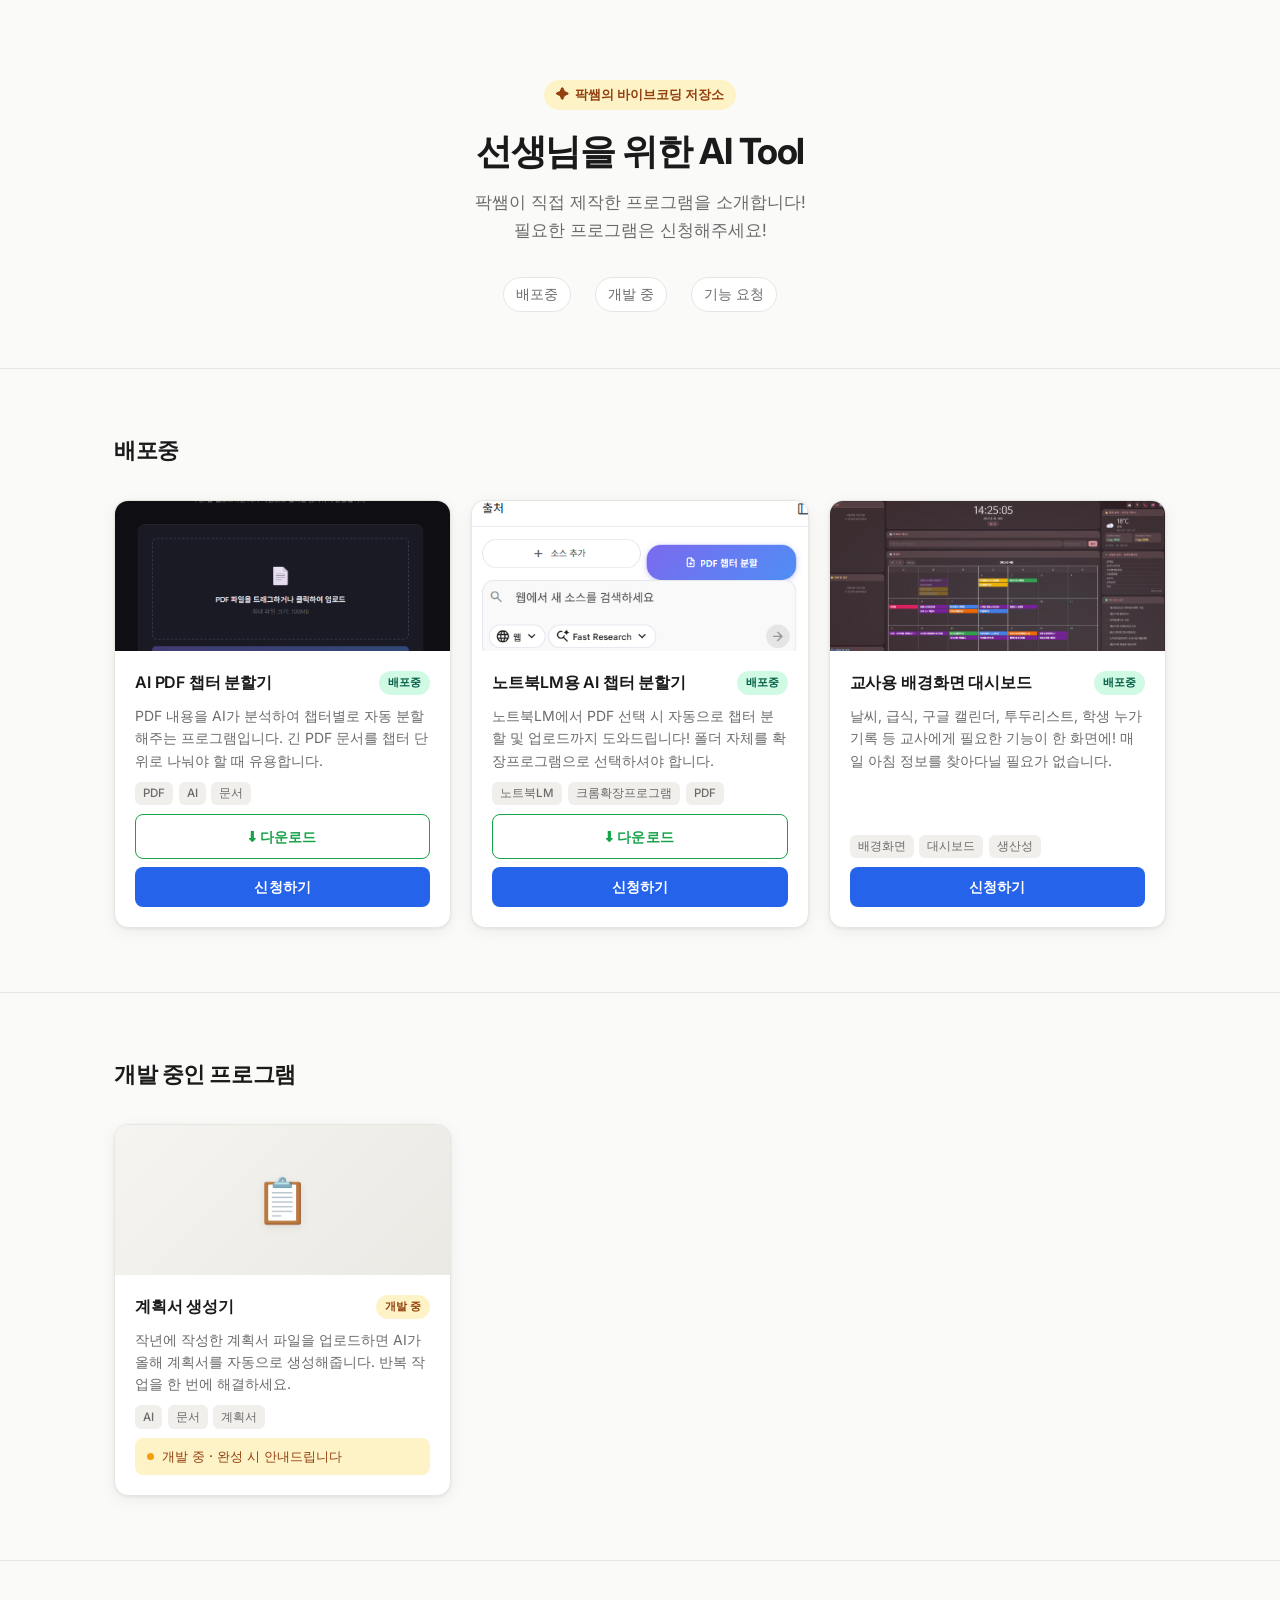
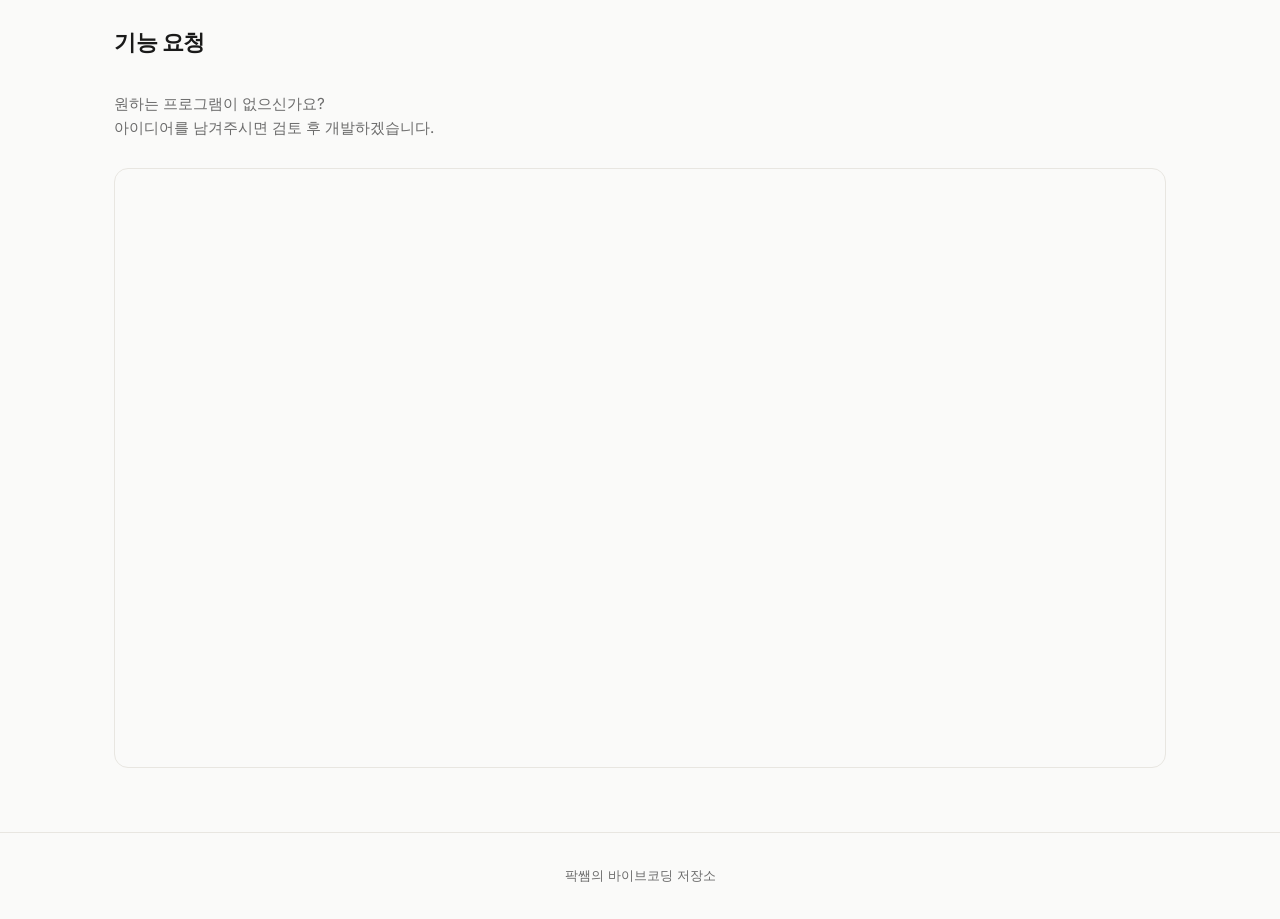
==== index.html @ fa97c4ec "feat: 홈페이지 부제 문구 추가" ====
<!DOCTYPE html>
<html lang="ko">
<head>
  <meta charset="UTF-8" />
  <meta name="viewport" content="width=device-width, initial-scale=1.0" />
  <title>선생님을 위한 AI 프로그램</title>
  <meta name="description" content="교사를 위해 AI로 만든 유용한 프로그램 모음입니다. 필요한 프로그램을 신청하거나 새로운 아이디어를 제안해 주세요." />
  <link rel="preconnect" href="https://fonts.googleapis.com" />
  <link rel="preconnect" href="https://fonts.gstatic.com" crossorigin />
  <link href="https://fonts.googleapis.com/css2?family=Inter:wght@400;500;600;700&display=swap" rel="stylesheet" />
  <link rel="stylesheet" href="/css/style.css" />
</head>
<body>

  <!-- HEADER -->
  <header class="site-header">
    <div class="container">
      <div class="header-badge">
        <span>✦</span> 팍쌤의 바이브코딩 저장소
      </div>
      <h1 class="site-title">선생님을 위한 AI Tool</h1>
      <p class="site-subtitle">
        팍쌤이 직접 제작한 프로그램을 소개합니다!<br>
        필요한 프로그램은 신청해주세요!
      </p>
      <nav class="section-nav" aria-label="섹션 이동">
        <a href="#completed">배포중</a>
        <a href="#in-development">개발 중</a>
        <a href="#feature-request">기능 요청</a>
      </nav>
    </div>
  </header>

  <main>
    <!-- SECTION 1: 완성된 프로그램 -->
    <section class="programs-section" id="completed">
      <div class="container">
        <div class="section-header">
          <h2 class="section-title">배포중</h2>
        </div>
        <div class="card-grid" id="completed-grid">
          <!-- JS renders cards here -->
        </div>
      </div>
    </section>

    <!-- SECTION 2: 개발 중인 프로그램 -->
    <section class="programs-section" id="in-development">
      <div class="container">
        <div class="section-header">
          <h2 class="section-title">개발 중인 프로그램</h2>
        </div>
        <div class="card-grid" id="in-development-grid">
          <!-- JS renders cards here -->
        </div>
      </div>
    </section>

    <!-- SECTION 3: 기능 요청 -->
    <section class="feature-request-section" id="feature-request">
      <div class="container">
        <div class="section-header">
          <h2 class="section-title">기능 요청</h2>
        </div>
        <p class="section-desc">
          원하는 프로그램이 없으신가요?<br>
          아이디어를 남겨주시면 검토 후 개발하겠습니다.
        </p>
        <div class="form-wrapper" id="feature-request-form">
          <!-- JS injects iframe here -->
        </div>
      </div>
    </section>
  </main>

  <!-- MODAL -->
  <div class="modal-overlay" id="modal-overlay" aria-hidden="true" role="dialog" aria-modal="true" aria-labelledby="modal-title">
    <div class="modal">
      <button class="modal-close" id="modal-close" aria-label="닫기">✕</button>
      <h3 class="modal-title" id="modal-title"></h3>
      <div class="modal-body">
        <iframe
          id="modal-iframe"
          src=""
          width="100%"
          height="530"
          frameborder="0"
          marginheight="0"
          marginwidth="0"
          title="프로그램 신청 폼">
          로딩 중...
        </iframe>
      </div>
    </div>
  </div>

  <footer class="site-footer">
    <div class="container">
      <p>팍쌤의 바이브코딩 저장소</p>
    </div>
  </footer>

  <script src="/js/main.js"></script>
  <script src="https://identity.netlify.com/v1/netlify-identity-widget.js"></script>
  <script>
    if (window.netlifyIdentity) {
      window.netlifyIdentity.on("init", function(user) {
        if (!user) {
          window.netlifyIdentity.on("login", function() {
            document.location.href = "/admin/";
          });
        }
      });
    }
  </script>
</body>
</html>
---- css/style.css ----
:root {
  --bg:             #FAFAF9;
  --surface:        #FFFFFF;
  --border:         #E8E6E1;
  --text-primary:   #1A1A1A;
  --text-secondary: #6B6B6B;
  --accent:         #2563EB;
  --accent-hover:   #1D4ED8;
  --green-soft:     #D1FAE5;
  --green-text:     #065F46;
  --amber-soft:     #FEF3C7;
  --amber-text:     #92400E;
  --radius:         14px;
  --radius-sm:      8px;
  --shadow:         0 1px 3px rgba(0,0,0,0.06), 0 4px 16px rgba(0,0,0,0.06);
  --shadow-hover:   0 4px 8px rgba(0,0,0,0.08), 0 8px 28px rgba(0,0,0,0.10);
  --font:           'Inter', -apple-system, BlinkMacSystemFont, 'Apple SD Gothic Neo', sans-serif;
}

html { scroll-behavior: smooth; }

*, *::before, *::after { box-sizing: border-box; margin: 0; padding: 0; }

body {
  font-family: var(--font);
  background: var(--bg);
  color: var(--text-primary);
  line-height: 1.6;
  -webkit-font-smoothing: antialiased;
}

.container {
  max-width: 1100px;
  margin: 0 auto;
  padding: 0 1.5rem;
}

/* ── Header ── */
.site-header {
  padding: 5rem 0 3.5rem;
  text-align: center;
  border-bottom: 1px solid var(--border);
}

.header-badge {
  display: inline-flex;
  align-items: center;
  gap: 0.4rem;
  background: var(--amber-soft);
  color: var(--amber-text);
  font-size: 0.8rem;
  font-weight: 600;
  padding: 0.3rem 0.75rem;
  border-radius: 999px;
  margin-bottom: 1.25rem;
}

.site-title {
  font-size: 2.25rem;
  font-weight: 700;
  letter-spacing: -0.03em;
  line-height: 1.2;
  margin-bottom: 0.9rem;
}

.site-subtitle {
  color: var(--text-secondary);
  font-size: 1.05rem;
  line-height: 1.7;
  max-width: 480px;
  margin: 0 auto;
}

/* ── Nav dots (section jump) ── */
.section-nav {
  display: flex;
  justify-content: center;
  gap: 1.5rem;
  margin-top: 2rem;
  flex-wrap: wrap;
}

.section-nav a {
  color: var(--text-secondary);
  text-decoration: none;
  font-size: 0.875rem;
  font-weight: 500;
  padding: 0.35rem 0.75rem;
  border-radius: 999px;
  border: 1px solid var(--border);
  background: var(--surface);
  transition: all 0.2s ease, transform 0.15s ease;
}

.section-nav a:hover {
  border-color: var(--accent);
  color: var(--accent);
  transform: translateY(-1px);
}

.section-nav a:active {
  transform: scale(0.95);
}

.section-nav a.is-active {
  background: var(--accent);
  color: #fff;
  border-color: var(--accent);
}

/* ── Sections ── */
.programs-section {
  padding: 4rem 0;
  border-bottom: 1px solid var(--border);
}

.feature-request-section {
  padding: 4rem 0;
}

.section-header {
  display: flex;
  align-items: baseline;
  gap: 0.75rem;
  margin-bottom: 2rem;
}

.section-title {
  font-size: 1.35rem;
  font-weight: 700;
  letter-spacing: -0.02em;
}

.section-count {
  font-size: 0.875rem;
  color: var(--text-secondary);
  font-weight: 500;
}

.section-desc {
  color: var(--text-secondary);
  margin-bottom: 1.75rem;
  max-width: 560px;
  font-size: 0.95rem;
}

/* ── Card Grid ── */
.card-grid {
  display: grid;
  grid-template-columns: repeat(auto-fill, minmax(300px, 1fr));
  gap: 1.25rem;
}

/* ── Program Card ── */
.program-card {
  background: var(--surface);
  border: 1px solid var(--border);
  border-radius: var(--radius);
  box-shadow: var(--shadow);
  overflow: hidden;
  display: flex;
  flex-direction: column;
  transition: box-shadow 0.25s ease, transform 0.25s ease, border-color 0.25s ease;
  opacity: 0;
  transform: translateY(20px);
}

.program-card.is-visible {
  opacity: 1;
  transform: translateY(0);
}

.program-card:hover {
  box-shadow: var(--shadow-hover);
  transform: translateY(-4px);
  border-color: #D4D0C8;
}

.card-thumbnail {
  height: 150px;
  background: #F3F2EF;
  display: flex;
  align-items: center;
  justify-content: center;
  overflow: hidden;
}

.card-thumbnail img {
  width: 100%;
  height: 100%;
  object-fit: cover;
}

.card-thumbnail--placeholder {
  background: linear-gradient(135deg, #F5F4F0 0%, #EBE9E4 100%);
}

.placeholder-icon {
  font-size: 2.75rem;
  filter: drop-shadow(0 2px 4px rgba(0,0,0,0.08));
}

.card-body {
  padding: 1.25rem;
  display: flex;
  flex-direction: column;
  flex: 1;
  gap: 0.6rem;
}

.card-header {
  display: flex;
  align-items: flex-start;
  justify-content: space-between;
  gap: 0.5rem;
}

.card-title {
  font-size: 1rem;
  font-weight: 600;
  line-height: 1.4;
  letter-spacing: -0.01em;
}

.card-description {
  color: var(--text-secondary);
  font-size: 0.875rem;
  line-height: 1.6;
  flex: 1;
}

/* ── Status Badges ── */
.status-badge {
  font-size: 0.7rem;
  font-weight: 600;
  padding: 0.2rem 0.55rem;
  border-radius: 999px;
  white-space: nowrap;
  flex-shrink: 0;
  letter-spacing: 0.01em;
}

.status-badge--completed {
  background: var(--green-soft);
  color: var(--green-text);
}

.status-badge--in_development {
  background: var(--amber-soft);
  color: var(--amber-text);
}

/* ── Tags ── */
.card-tags {
  display: flex;
  flex-wrap: wrap;
  gap: 0.35rem;
}

.tag {
  background: #F0EFEC;
  color: var(--text-secondary);
  font-size: 0.72rem;
  font-weight: 500;
  padding: 0.15rem 0.5rem;
  border-radius: 6px;
}

/* ── Card Actions ── */
.card-actions {
  display: flex;
  flex-direction: column;
  gap: 0.5rem;
  margin-top: auto;
}

/* ── Download Button ── */
.btn-download {
  display: block;
  width: 100%;
  padding: 0.65rem;
  background: #FFFFFF;
  color: #16A34A;
  border: 1.5px solid #16A34A;
  border-radius: var(--radius-sm);
  font-family: var(--font);
  font-size: 0.875rem;
  font-weight: 600;
  cursor: pointer;
  text-align: center;
  text-decoration: none;
  letter-spacing: 0.01em;
  transition: background 0.15s, color 0.15s, transform 0.12s ease, box-shadow 0.15s;
}

.btn-download:hover {
  background: #16A34A;
  color: #FFFFFF;
  box-shadow: 0 4px 12px rgba(22,163,74,0.3);
  transform: translateY(-1px);
}

.btn-download:active {
  transform: scale(0.97);
  box-shadow: none;
}

/* ── Request Button ── */
.btn-request {
  display: block;
  width: 100%;
  padding: 0.65rem;
  background: var(--accent);
  color: #fff;
  border: none;
  border-radius: var(--radius-sm);
  font-family: var(--font);
  font-size: 0.875rem;
  font-weight: 600;
  cursor: pointer;
  transition: background 0.15s, transform 0.12s ease, box-shadow 0.15s;
  margin-top: auto;
  letter-spacing: 0.01em;
  position: relative;
  overflow: hidden;
}

.btn-request:hover {
  background: var(--accent-hover);
  box-shadow: 0 4px 12px rgba(37,99,235,0.35);
  transform: translateY(-1px);
}

.btn-request:active {
  transform: scale(0.97) translateY(0);
  box-shadow: none;
}

/* Ripple */
.btn-request .ripple {
  position: absolute;
  border-radius: 50%;
  background: rgba(255,255,255,0.35);
  transform: scale(0);
  animation: ripple-anim 0.5s linear;
  pointer-events: none;
}

@keyframes ripple-anim {
  to { transform: scale(4); opacity: 0; }
}

/* ── Coming Soon Bar ── */
.coming-soon-bar {
  display: flex;
  align-items: center;
  gap: 0.5rem;
  font-size: 0.82rem;
  font-weight: 500;
  color: var(--amber-text);
  background: var(--amber-soft);
  padding: 0.5rem 0.75rem;
  border-radius: var(--radius-sm);
  margin-top: auto;
}

.coming-soon-dot {
  width: 7px;
  height: 7px;
  background: #F59E0B;
  border-radius: 50%;
  flex-shrink: 0;
  animation: pulse 1.8s ease-in-out infinite;
}

@keyframes pulse {
  0%, 100% { opacity: 1; transform: scale(1); }
  50%       { opacity: 0.4; transform: scale(0.85); }
}

/* ── Feature Request Form ── */
.form-wrapper iframe {
  border-radius: var(--radius);
  border: 1px solid var(--border);
  display: block;
}

.form-placeholder {
  background: var(--surface);
  border: 1px dashed var(--border);
  border-radius: var(--radius);
  padding: 3rem 2rem;
  text-align: center;
  color: var(--text-secondary);
  font-size: 0.95rem;
}

/* ── Empty / Error ── */
.empty-msg {
  color: var(--text-secondary);
  font-size: 0.9rem;
  grid-column: 1 / -1;
  padding: 2rem 0;
}

/* ── Modal ── */
.modal-overlay {
  position: fixed;
  inset: 0;
  background: rgba(0, 0, 0, 0.45);
  display: flex;
  align-items: center;
  justify-content: center;
  z-index: 1000;
  opacity: 0;
  visibility: hidden;
  transition: opacity 0.25s ease, visibility 0.25s ease;
  padding: 1rem;
}

.modal-overlay.is-open {
  opacity: 1;
  visibility: visible;
}

.modal {
  background: var(--surface);
  border-radius: var(--radius);
  width: 100%;
  max-width: 660px;
  max-height: 90vh;
  overflow-y: auto;
  padding: 1.75rem;
  position: relative;
  box-shadow: 0 20px 60px rgba(0, 0, 0, 0.2);
  transform: scale(0.94) translateY(8px);
  transition: transform 0.28s cubic-bezier(0.34, 1.56, 0.64, 1);
}

.modal-overlay.is-open .modal {
  transform: scale(1) translateY(0);
}

.modal-close {
  position: absolute;
  top: 1rem;
  right: 1rem;
  background: none;
  border: none;
  font-size: 1.4rem;
  cursor: pointer;
  color: var(--text-secondary);
  width: 2rem;
  height: 2rem;
  display: flex;
  align-items: center;
  justify-content: center;
  border-radius: 50%;
  transition: background 0.15s;
  line-height: 1;
}

.modal-close:hover {
  background: #F0EFEC;
  color: var(--text-primary);
}

.modal-title {
  font-size: 1.1rem;
  font-weight: 600;
  margin-bottom: 1.25rem;
  padding-right: 2.5rem;
  letter-spacing: -0.01em;
}

.modal-body iframe {
  display: block;
  border-radius: var(--radius-sm);
}

/* ── Footer ── */
.site-footer {
  border-top: 1px solid var(--border);
  padding: 2rem 0;
  text-align: center;
  color: var(--text-secondary);
  font-size: 0.825rem;
}

/* ── Responsive ── */
@media (max-width: 768px) {
  .site-header { padding: 3.5rem 0 2.5rem; }
  .site-title  { font-size: 1.75rem; }
  .programs-section, .feature-request-section { padding: 3rem 0; }
}

@media (max-width: 480px) {
  .site-title  { font-size: 1.5rem; }
  .card-grid   { grid-template-columns: 1fr; }
  .section-nav { gap: 0.75rem; }
}
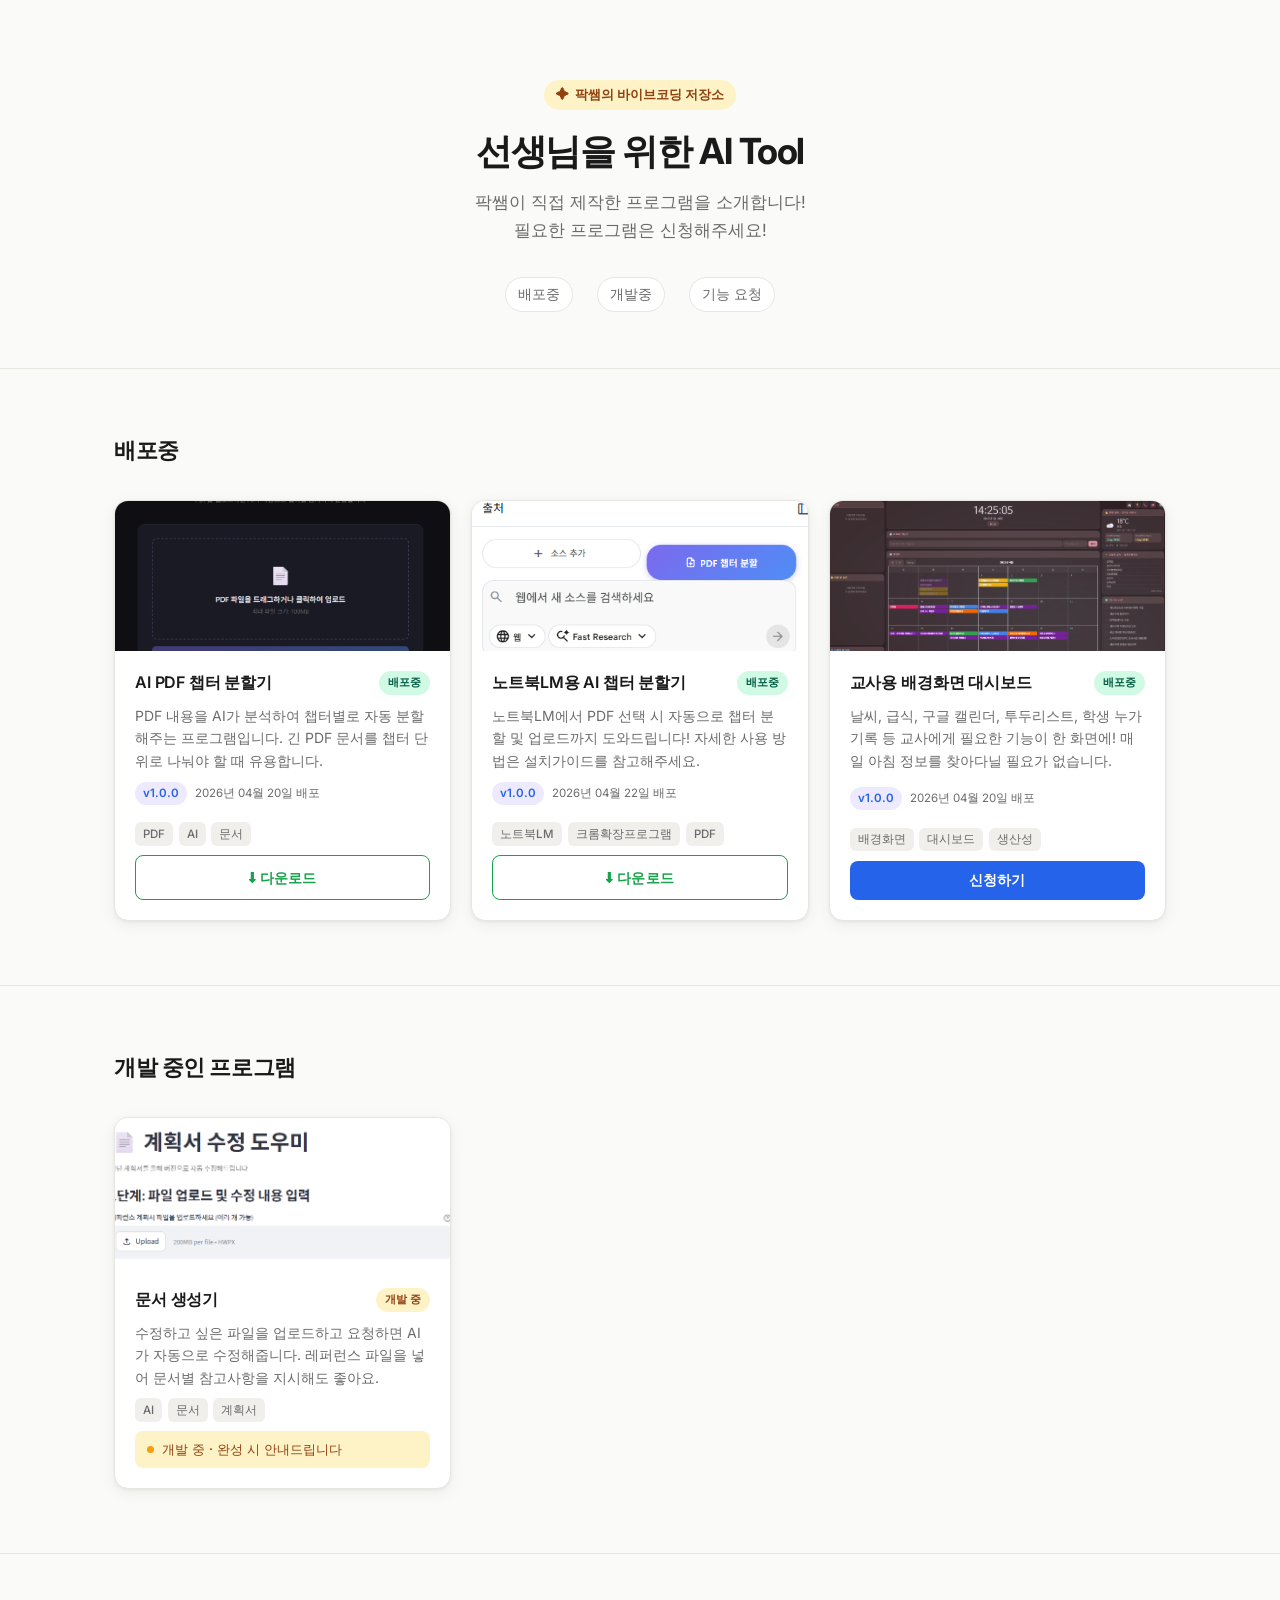
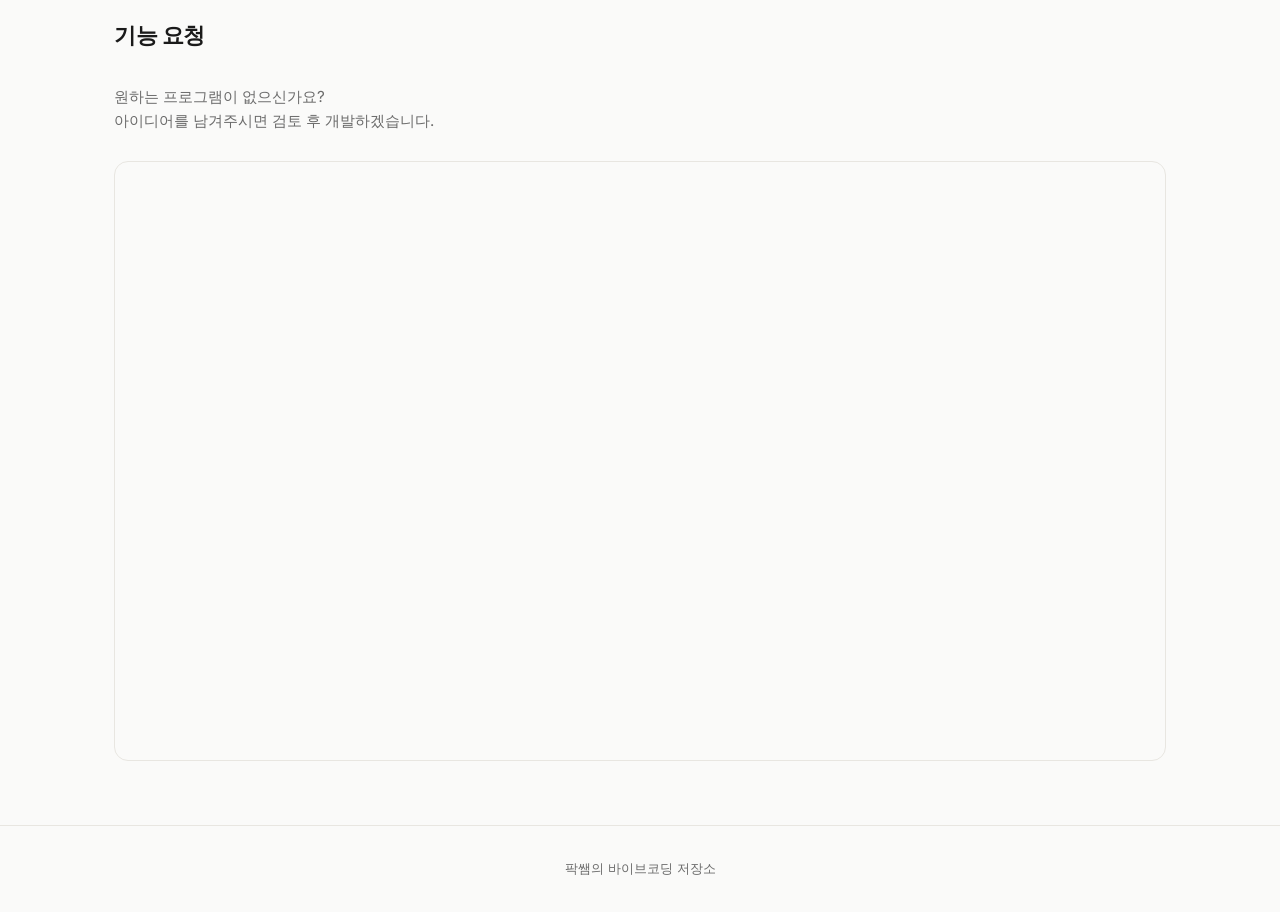
==== commit a7fad179: "fix: '개발 중' → '개발중' 네비게이션 텍스트 수정" ====
--- a/index.html
+++ b/index.html
@@ -25,7 +25,7 @@
       </p>
       <nav class="section-nav" aria-label="섹션 이동">
         <a href="#completed">배포중</a>
-        <a href="#in-development">개발 중</a>
+        <a href="#in-development">개발중</a>
         <a href="#feature-request">기능 요청</a>
       </nav>
     </div>
--- a/css/style.css
+++ b/css/style.css
@@ -250,6 +250,28 @@
   color: var(--amber-text);
 }
 
+/* ── Meta (version / date) ── */
+.card-meta {
+  display: flex;
+  align-items: center;
+  gap: 0.5rem;
+  margin-bottom: 0.5rem;
+}
+
+.card-meta-version {
+  font-size: 0.72rem;
+  font-weight: 600;
+  color: var(--accent);
+  background: var(--accent-soft, #ede9fe);
+  padding: 0.15rem 0.5rem;
+  border-radius: 999px;
+}
+
+.card-meta-date {
+  font-size: 0.72rem;
+  color: var(--text-secondary);
+}
+
 /* ── Tags ── */
 .card-tags {
   display: flex;
@@ -272,6 +294,35 @@
   flex-direction: column;
   gap: 0.5rem;
   margin-top: auto;
+}
+
+/* ── Site Link Button ── */
+.btn-site {
+  display: block;
+  width: 100%;
+  padding: 0.65rem;
+  background: #EFF6FF;
+  color: #2563EB;
+  border: 1.5px solid #93C5FD;
+  border-radius: 10px;
+  font-size: 0.875rem;
+  font-weight: 600;
+  text-align: center;
+  text-decoration: none;
+  letter-spacing: 0.01em;
+  transition: background 0.15s, color 0.15s, transform 0.12s ease, box-shadow 0.15s;
+}
+
+.btn-site:hover {
+  background: #2563EB;
+  color: #FFFFFF;
+  box-shadow: 0 4px 12px rgba(37,99,235,0.3);
+  transform: translateY(-1px);
+}
+
+.btn-site:active {
+  transform: scale(0.97);
+  box-shadow: none;
 }
 
 /* ── Download Button ── */
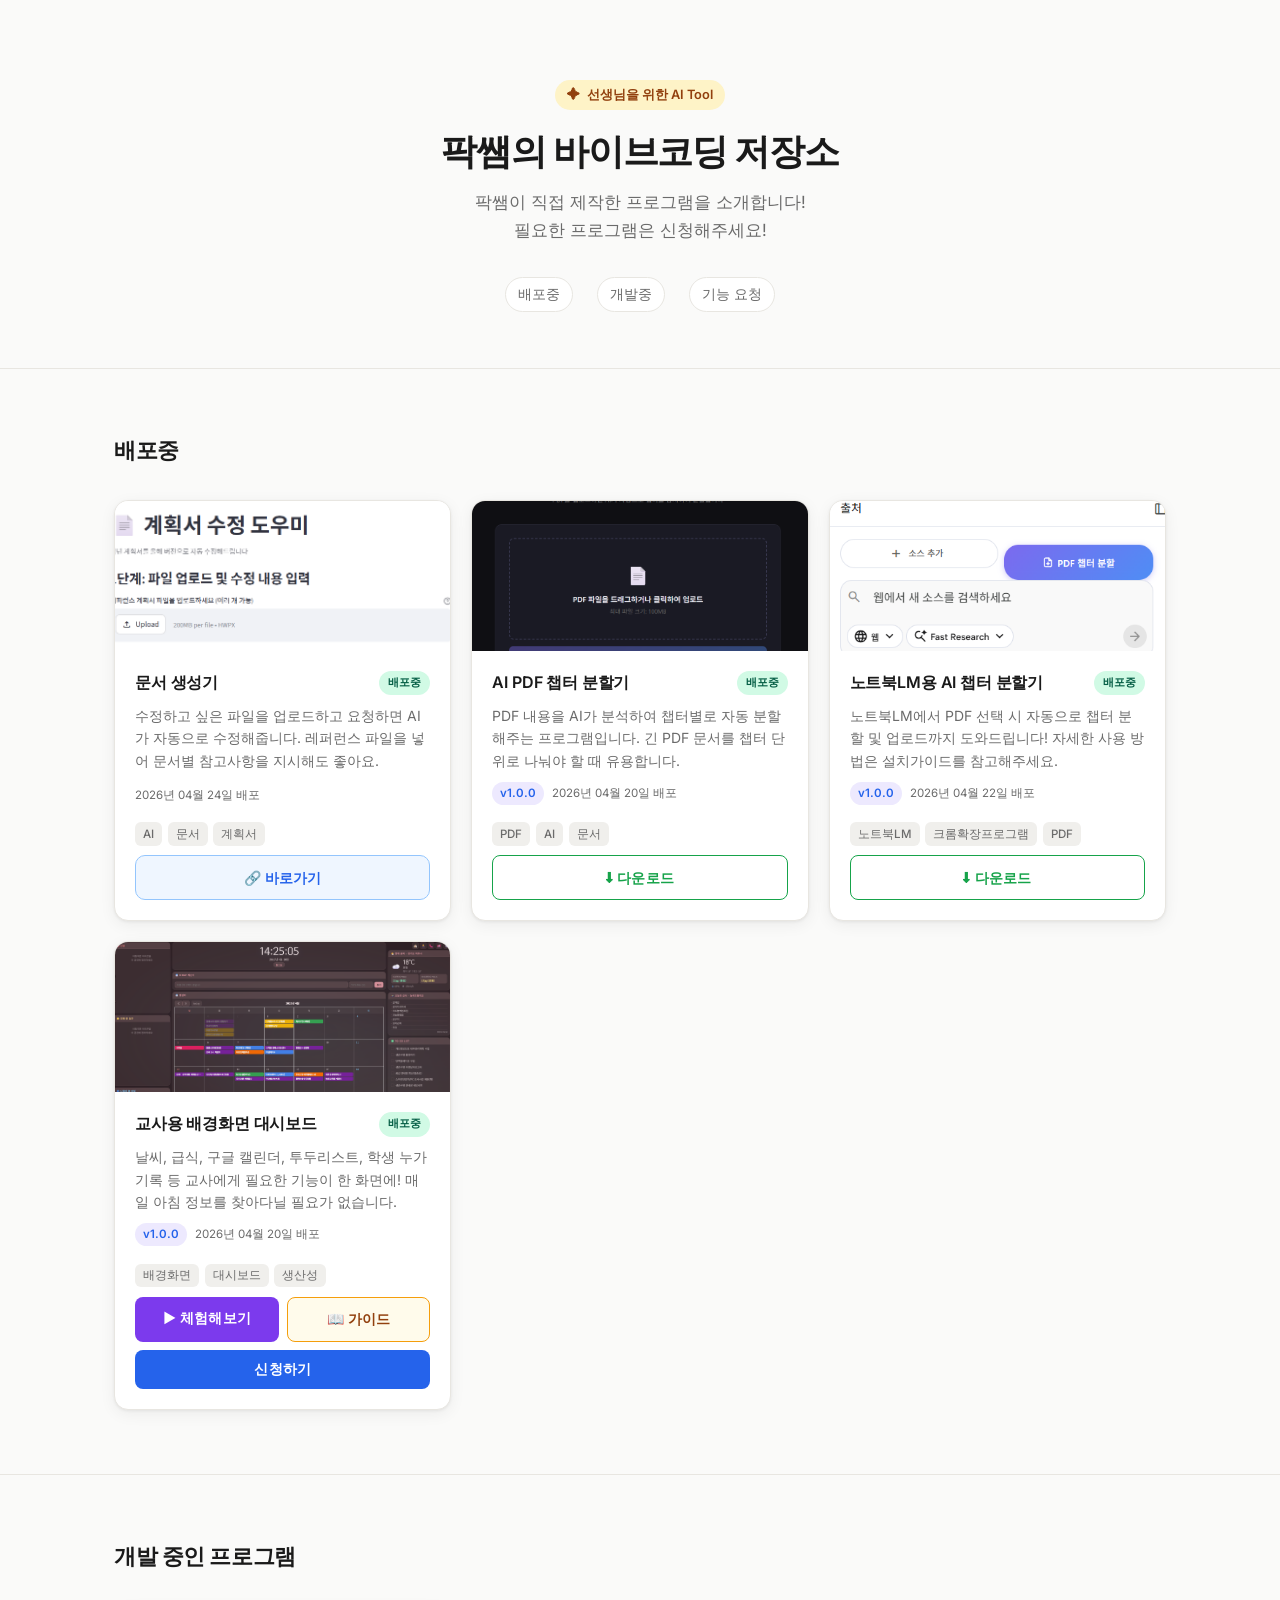
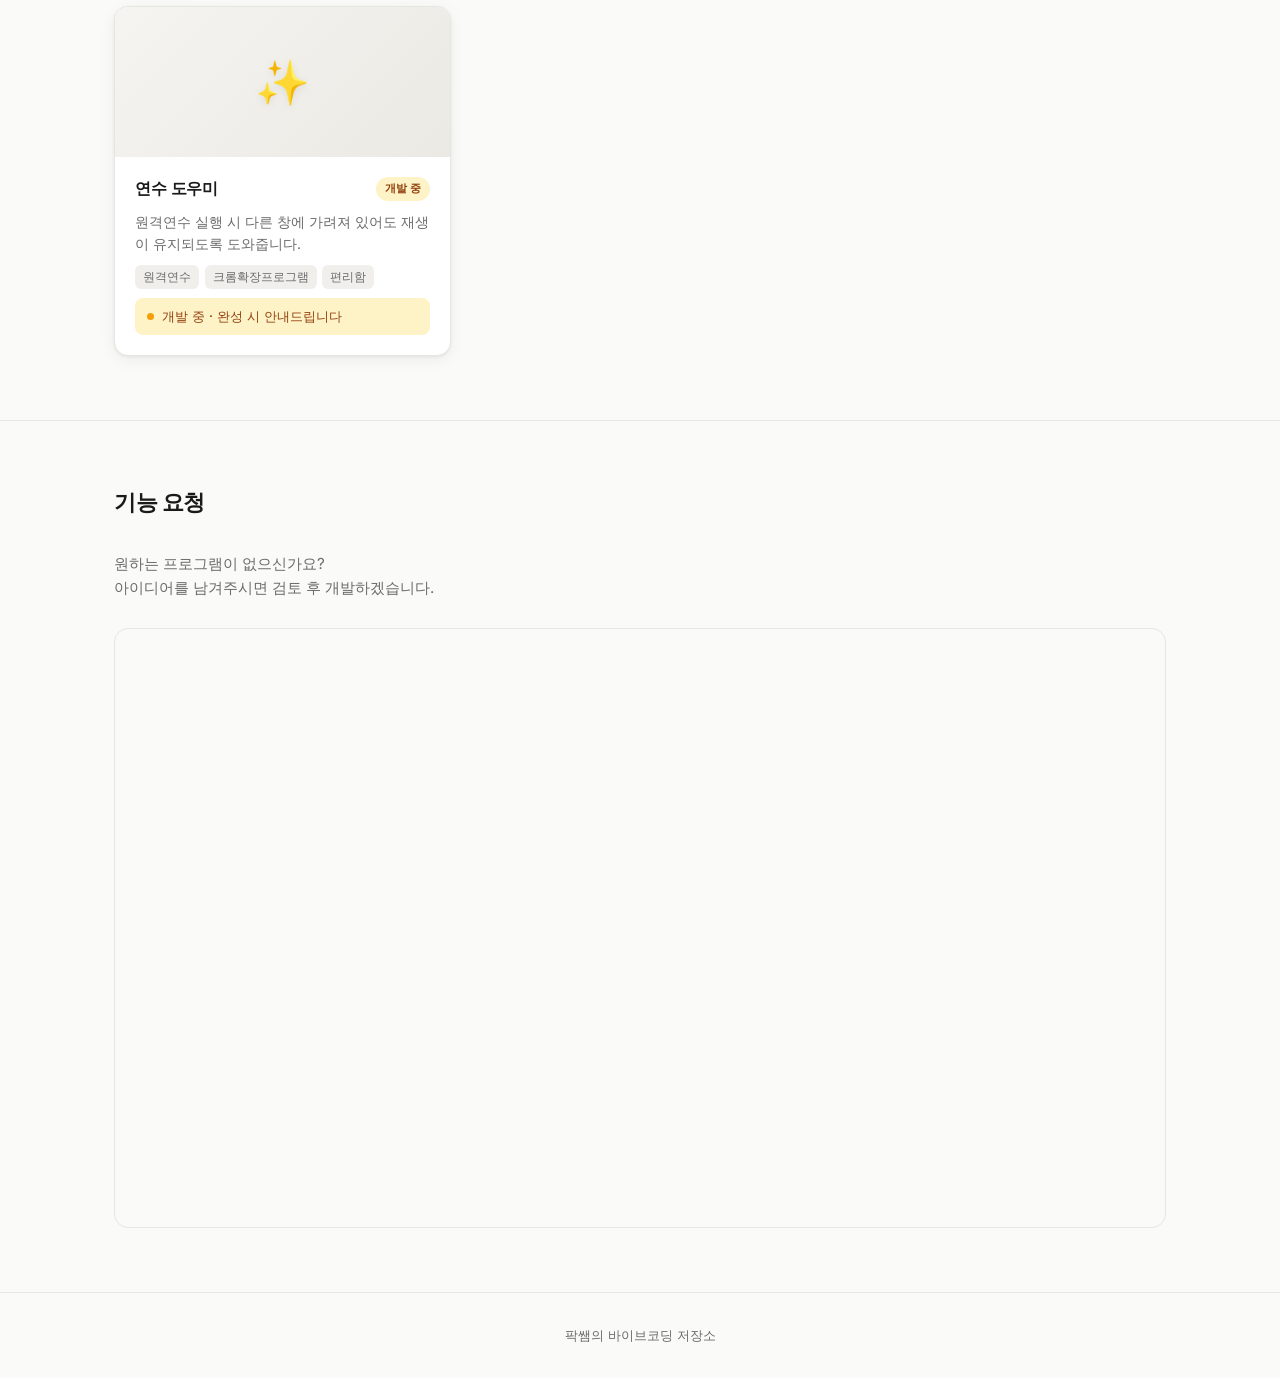
==== commit ca264e19: "feat: 메인 제목 변경 및 OG 썸네일 추가 - 브라우저 탭/공유 제목: '팍쌤의 바이브코딩 저장소' - 헤더 h1 ↔ badge 텍스트 위치 교체 - OG/트위터 카드 메타태" ====
--- a/index.html
+++ b/index.html
@@ -3,8 +3,17 @@
 <head>
   <meta charset="UTF-8" />
   <meta name="viewport" content="width=device-width, initial-scale=1.0" />
-  <title>선생님을 위한 AI 프로그램</title>
+  <title>팍쌤의 바이브코딩 저장소</title>
   <meta name="description" content="교사를 위해 AI로 만든 유용한 프로그램 모음입니다. 필요한 프로그램을 신청하거나 새로운 아이디어를 제안해 주세요." />
+  <!-- OG / SNS 공유 썸네일 -->
+  <meta property="og:type" content="website" />
+  <meta property="og:title" content="팍쌤의 바이브코딩 저장소" />
+  <meta property="og:description" content="교사를 위해 AI로 만든 유용한 프로그램 모음입니다. 필요한 프로그램을 신청하거나 새로운 아이디어를 제안해 주세요." />
+  <meta property="og:image" content="https://ppaksaem-vibecoding.pages.dev/썸네일.png" />
+  <meta property="og:url" content="https://ppaksaem-vibecoding.pages.dev" />
+  <meta name="twitter:card" content="summary_large_image" />
+  <meta name="twitter:title" content="팍쌤의 바이브코딩 저장소" />
+  <meta name="twitter:image" content="https://ppaksaem-vibecoding.pages.dev/썸네일.png" />
   <link rel="preconnect" href="https://fonts.googleapis.com" />
   <link rel="preconnect" href="https://fonts.gstatic.com" crossorigin />
   <link href="https://fonts.googleapis.com/css2?family=Inter:wght@400;500;600;700&display=swap" rel="stylesheet" />
@@ -16,9 +25,9 @@
   <header class="site-header">
     <div class="container">
       <div class="header-badge">
-        <span>✦</span> 팍쌤의 바이브코딩 저장소
+        <span>✦</span> 선생님을 위한 AI Tool
       </div>
-      <h1 class="site-title">선생님을 위한 AI Tool</h1>
+      <h1 class="site-title">팍쌤의 바이브코딩 저장소</h1>
       <p class="site-subtitle">
         팍쌤이 직접 제작한 프로그램을 소개합니다!<br>
         필요한 프로그램은 신청해주세요!
--- a/css/style.css
+++ b/css/style.css
@@ -356,6 +356,70 @@
   box-shadow: none;
 }
 
+/* ── Button Row (2-column) ── */
+.btn-row {
+  display: grid;
+  grid-template-columns: 1fr 1fr;
+  gap: 0.5rem;
+}
+
+/* ── Demo Button ── */
+.btn-demo {
+  display: block;
+  width: 100%;
+  padding: 0.65rem;
+  background: #7C3AED;
+  color: #FFFFFF;
+  border: none;
+  border-radius: var(--radius-sm);
+  font-size: 0.875rem;
+  font-weight: 600;
+  text-align: center;
+  text-decoration: none;
+  letter-spacing: 0.01em;
+  transition: background 0.15s, transform 0.12s ease, box-shadow 0.15s;
+}
+
+.btn-demo:hover {
+  background: #6D28D9;
+  box-shadow: 0 4px 12px rgba(124,58,237,0.35);
+  transform: translateY(-1px);
+}
+
+.btn-demo:active {
+  transform: scale(0.97);
+  box-shadow: none;
+}
+
+/* ── Guide Button ── */
+.btn-guide {
+  display: block;
+  width: 100%;
+  padding: 0.65rem;
+  background: #FFFBEB;
+  color: #92400E;
+  border: 1.5px solid #F59E0B;
+  border-radius: var(--radius-sm);
+  font-size: 0.875rem;
+  font-weight: 600;
+  text-align: center;
+  text-decoration: none;
+  letter-spacing: 0.01em;
+  transition: background 0.15s, color 0.15s, transform 0.12s ease, box-shadow 0.15s;
+}
+
+.btn-guide:hover {
+  background: #F59E0B;
+  color: #FFFFFF;
+  box-shadow: 0 4px 12px rgba(245,158,11,0.35);
+  transform: translateY(-1px);
+}
+
+.btn-guide:active {
+  transform: scale(0.97);
+  box-shadow: none;
+}
+
 /* ── Request Button ── */
 .btn-request {
   display: block;
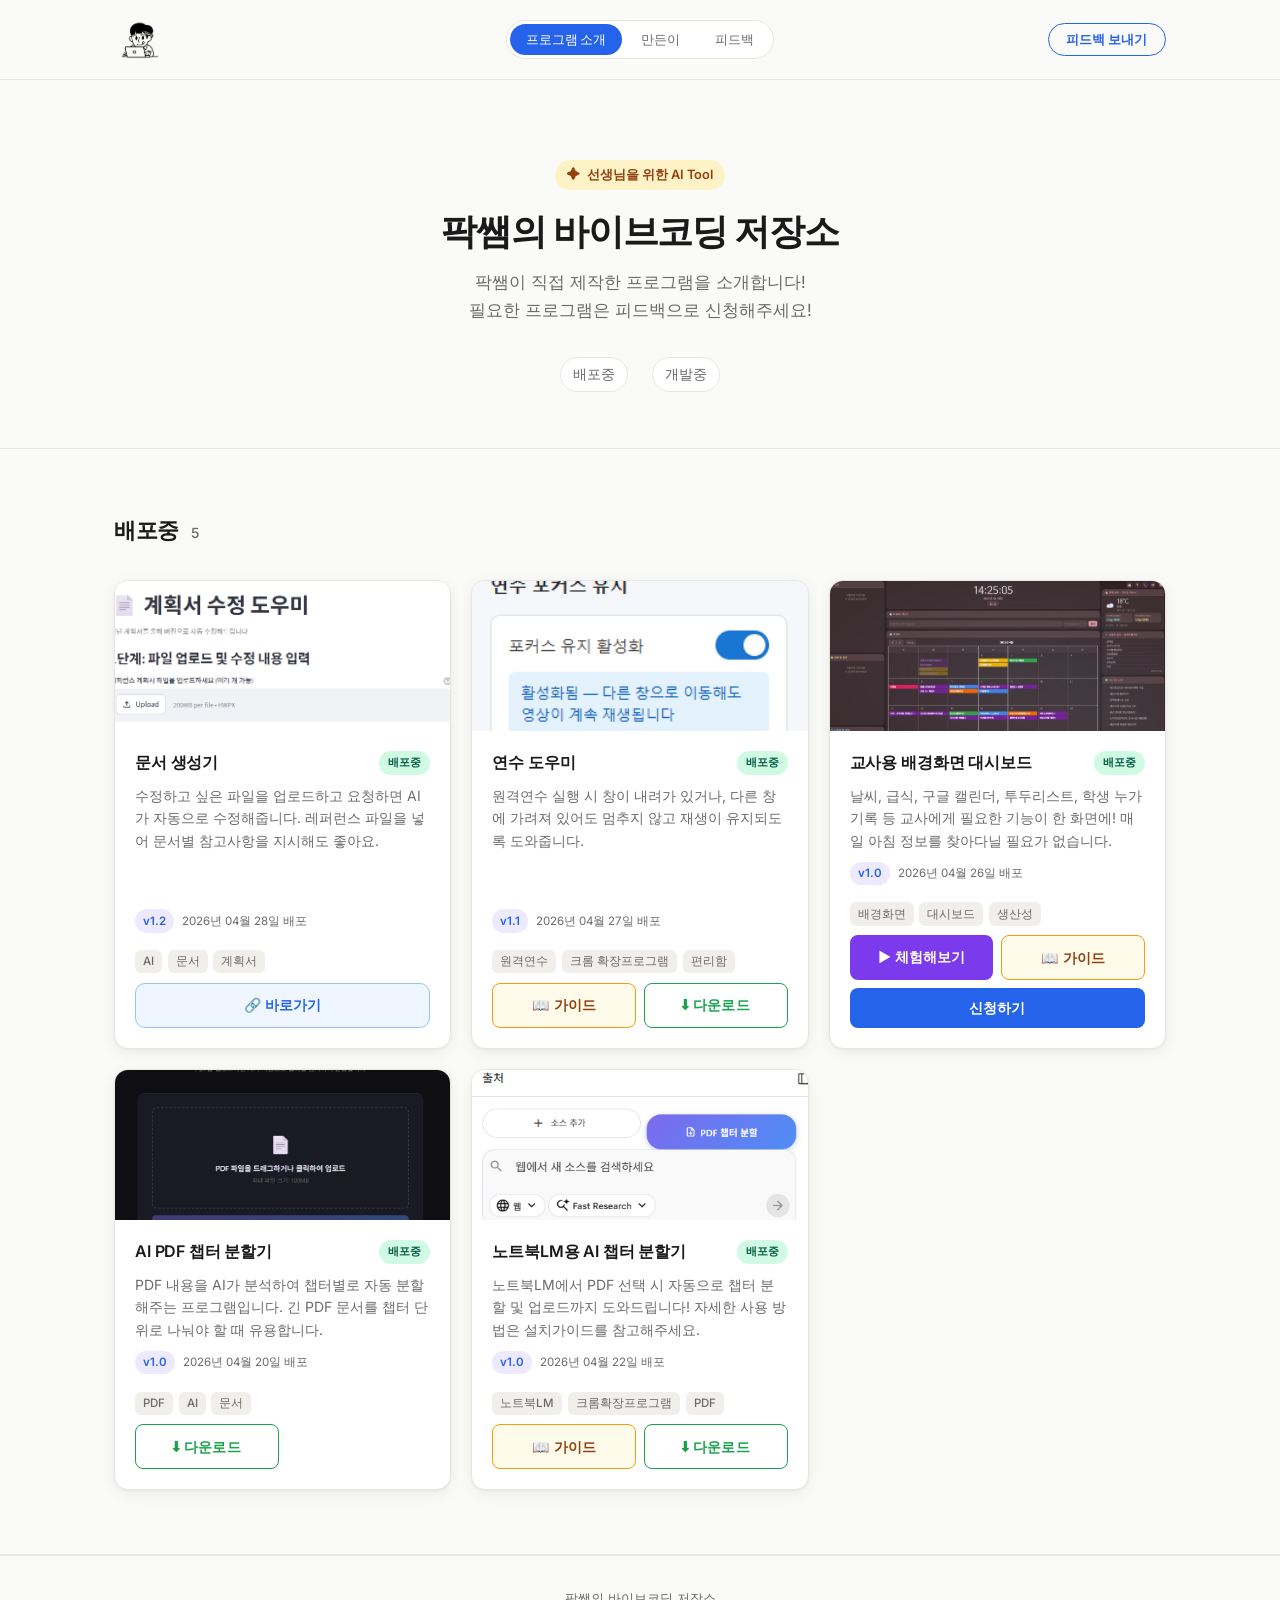
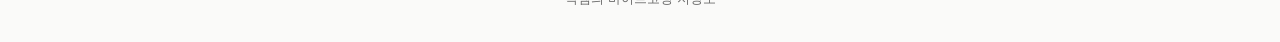
==== commit b238390e: "Add top nav bar and multipage layout (프로그램 소개 / 만든이 / 피드백) - Fixed top nav with logo image, pill-sty" ====
--- a/index.html
+++ b/index.html
@@ -5,15 +5,12 @@
   <meta name="viewport" content="width=device-width, initial-scale=1.0" />
   <title>팍쌤의 바이브코딩 저장소</title>
   <meta name="description" content="교사를 위해 AI로 만든 유용한 프로그램 모음입니다. 필요한 프로그램을 신청하거나 새로운 아이디어를 제안해 주세요." />
-  <!-- OG / SNS 공유 썸네일 -->
-  <meta property="og:type" content="website" />
-  <meta property="og:title" content="팍쌤의 바이브코딩 저장소" />
-  <meta property="og:description" content="교사를 위해 AI로 만든 유용한 프로그램 모음입니다. 필요한 프로그램을 신청하거나 새로운 아이디어를 제안해 주세요." />
-  <meta property="og:image" content="https://ppaksaem-vibecoding.pages.dev/썸네일.png" />
-  <meta property="og:url" content="https://ppaksaem-vibecoding.pages.dev" />
-  <meta name="twitter:card" content="summary_large_image" />
-  <meta name="twitter:title" content="팍쌤의 바이브코딩 저장소" />
-  <meta name="twitter:image" content="https://ppaksaem-vibecoding.pages.dev/썸네일.png" />
+  <meta property="og:type"        content="website" />
+  <meta property="og:title"       content="팍쌤의 바이브코딩 저장소" />
+  <meta property="og:description" content="교사를 위해 AI로 만든 유용한 프로그램 모음입니다." />
+  <meta property="og:image"       content="https://ppaksaem-vibecoding.pages.dev/썸네일.png" />
+  <meta property="og:url"         content="https://ppaksaem-vibecoding.pages.dev" />
+  <meta name="twitter:card"       content="summary_large_image" />
   <link rel="preconnect" href="https://fonts.googleapis.com" />
   <link rel="preconnect" href="https://fonts.gstatic.com" crossorigin />
   <link href="https://fonts.googleapis.com/css2?family=Inter:wght@400;500;600;700&display=swap" rel="stylesheet" />
@@ -21,102 +18,229 @@
 </head>
 <body>
 
-  <!-- HEADER -->
-  <header class="site-header">
+  <!-- ══════════════ TOP NAV ══════════════ -->
+  <nav class="top-nav" aria-label="메인 내비게이션">
     <div class="container">
-      <div class="header-badge">
-        <span>✦</span> 선생님을 위한 AI Tool
-      </div>
-      <h1 class="site-title">팍쌤의 바이브코딩 저장소</h1>
-      <p class="site-subtitle">
-        팍쌤이 직접 제작한 프로그램을 소개합니다!<br>
-        필요한 프로그램은 신청해주세요!
-      </p>
-      <nav class="section-nav" aria-label="섹션 이동">
-        <a href="#completed">배포중</a>
-        <a href="#in-development">개발중</a>
-        <a href="#feature-request">기능 요청</a>
-      </nav>
-    </div>
-  </header>
-
-  <main>
-    <!-- SECTION 1: 완성된 프로그램 -->
-    <section class="programs-section" id="completed">
-      <div class="container">
-        <div class="section-header">
-          <h2 class="section-title">배포중</h2>
-        </div>
-        <div class="card-grid" id="completed-grid">
-          <!-- JS renders cards here -->
-        </div>
-      </div>
-    </section>
-
-    <!-- SECTION 2: 개발 중인 프로그램 -->
-    <section class="programs-section" id="in-development">
-      <div class="container">
-        <div class="section-header">
-          <h2 class="section-title">개발 중인 프로그램</h2>
-        </div>
-        <div class="card-grid" id="in-development-grid">
-          <!-- JS renders cards here -->
-        </div>
-      </div>
-    </section>
-
-    <!-- SECTION 3: 기능 요청 -->
-    <section class="feature-request-section" id="feature-request">
-      <div class="container">
-        <div class="section-header">
-          <h2 class="section-title">기능 요청</h2>
-        </div>
-        <p class="section-desc">
-          원하는 프로그램이 없으신가요?<br>
-          아이디어를 남겨주시면 검토 후 개발하겠습니다.
+
+      <!-- 로고 -->
+      <a href="/" class="nav-logo">
+        <img src="/images/팍쌤의바이브코딩저장소로고(투명).png" alt="팍쌤의 바이브코딩 저장소" />
+      </a>
+
+      <!-- 페이지 탭 -->
+      <ul class="nav-pages" role="list">
+        <li>
+          <button class="nav-page-btn is-active" data-page="page-programs" type="button">
+            프로그램 소개
+          </button>
+        </li>
+        <li>
+          <button class="nav-page-btn" data-page="page-about" type="button">
+            만든이
+          </button>
+        </li>
+        <li>
+          <button class="nav-page-btn" data-page="page-feedback" type="button">
+            피드백
+          </button>
+        </li>
+      </ul>
+
+      <!-- CTA -->
+      <div class="nav-cta-wrap">
+        <button class="nav-cta" type="button" onclick="switchPage('page-feedback')">
+          피드백 보내기
+        </button>
+      </div>
+
+    </div>
+  </nav>
+
+  <!-- ══════════════ PAGE 1 — 프로그램 소개 ══════════════ -->
+  <div class="page-view is-active" id="page-programs">
+
+    <header class="site-header">
+      <div class="container">
+        <div class="header-badge">
+          <span>✦</span> 선생님을 위한 AI Tool
+        </div>
+        <h1 class="site-title">팍쌤의 바이브코딩 저장소</h1>
+        <p class="site-subtitle">
+          팍쌤이 직접 제작한 프로그램을 소개합니다!<br>
+          필요한 프로그램은 피드백으로 신청해주세요!
         </p>
-        <div class="form-wrapper" id="feature-request-form">
-          <!-- JS injects iframe here -->
-        </div>
-      </div>
-    </section>
-  </main>
+        <nav class="section-nav" aria-label="섹션 이동">
+          <a href="#completed">배포중</a>
+          <a href="#in-development">개발중</a>
+        </nav>
+      </div>
+    </header>
+
+    <main>
+      <!-- 배포중 -->
+      <section class="programs-section" id="completed">
+        <div class="container">
+          <div class="section-header">
+            <h2 class="section-title">배포중</h2>
+            <span class="section-count" id="completed-count"></span>
+          </div>
+          <div class="card-grid" id="completed-grid"></div>
+        </div>
+      </section>
+
+      <!-- 개발중 -->
+      <section class="programs-section" id="in-development">
+        <div class="container">
+          <div class="section-header">
+            <h2 class="section-title">개발 중인 프로그램</h2>
+            <span class="section-count" id="in-dev-count"></span>
+          </div>
+          <div class="card-grid" id="in-development-grid"></div>
+        </div>
+      </section>
+    </main>
+
+    <footer class="site-footer">
+      <div class="container">
+        <p>팍쌤의 바이브코딩 저장소</p>
+      </div>
+    </footer>
+
+  </div>
+
+  <!-- ══════════════ PAGE 2 — 만든이 ══════════════ -->
+  <div class="page-view" id="page-about">
+    <div class="about-page">
+      <div class="container">
+        <div class="about-inner">
+
+          <!-- 사진 -->
+          <div class="about-photo-col animate-in">
+            <img src="/images/팍쌤투명배경.png" alt="팍쌤 프로필 사진" class="about-photo" />
+            <div>
+              <div class="about-name">팍쌤</div>
+              <div class="about-role">교사 · 바이브코딩 크리에이터</div>
+            </div>
+          </div>
+
+          <!-- 바이오 -->
+          <div class="about-bio">
+            <div class="about-label animate-in">About</div>
+            <h2 class="about-headline animate-in">
+              선생님의 하루를<br>더 가볍게 만드는<br>AI 도구를 만듭니다.
+            </h2>
+            <p class="about-desc animate-in">
+              안녕하세요, 팍쌤입니다.<br>
+              현직 교사로 일하며 매일 반복되는 업무를 줄이기 위해 직접 AI 도구를 개발하고 있습니다.<br>
+              코딩을 배운 지 얼마 되지 않았지만,<br>
+              AI와 함께 선생님들께 도움이 되는 프로그램을 만들고 있어요.
+            </p>
+
+            <div class="about-highlights animate-in">
+              <div class="highlight-item">
+                <div class="highlight-icon">🏫</div>
+                <div class="highlight-label">직업</div>
+                <div class="highlight-value">현직 교사</div>
+              </div>
+              <div class="highlight-item">
+                <div class="highlight-icon">🤖</div>
+                <div class="highlight-label">활동</div>
+                <div class="highlight-value">바이브코딩 크리에이터</div>
+              </div>
+              <div class="highlight-item">
+                <div class="highlight-icon">🛠️</div>
+                <div class="highlight-label">제작 도구</div>
+                <div class="highlight-value">AI + Claude Code</div>
+              </div>
+              <div class="highlight-item">
+                <div class="highlight-icon">🎯</div>
+                <div class="highlight-label">목표</div>
+                <div class="highlight-value">선생님 업무 자동화</div>
+              </div>
+            </div>
+
+            <div class="about-divider animate-in"></div>
+
+            <blockquote class="about-quote animate-in">
+              "코딩을 몰라도 괜찮아요. AI와 함께라면 누구나 만들 수 있습니다."
+            </blockquote>
+
+            <button class="about-cta animate-in" type="button"
+                    onclick="switchPage('page-feedback')">
+              피드백 · 프로그램 신청 →
+            </button>
+          </div>
+
+        </div>
+      </div>
+    </div>
+
+    <footer class="site-footer">
+      <div class="container"><p>팍쌤의 바이브코딩 저장소</p></div>
+    </footer>
+  </div>
+
+  <!-- ══════════════ PAGE 3 — 피드백 ══════════════ -->
+  <div class="page-view" id="page-feedback">
+    <div class="feedback-page">
+      <div class="container">
+        <div class="feedback-header animate-in">
+          <div class="about-label">Feedback</div>
+          <h2 class="feedback-title">아이디어가 있으신가요?</h2>
+          <p class="feedback-desc">
+            원하는 프로그램이 없으신가요?<br>
+            아이디어를 남겨주시면 검토 후 개발하겠습니다.
+          </p>
+        </div>
+        <div class="feedback-box animate-in">
+          <div id="feature-request-form">
+            <!-- JS injects iframe here -->
+          </div>
+        </div>
+      </div>
+    </div>
+
+    <footer class="site-footer">
+      <div class="container"><p>팍쌤의 바이브코딩 저장소</p></div>
+    </footer>
+  </div>
 
   <!-- MODAL -->
-  <div class="modal-overlay" id="modal-overlay" aria-hidden="true" role="dialog" aria-modal="true" aria-labelledby="modal-title">
+  <div class="modal-overlay" id="modal-overlay"
+       aria-hidden="true" role="dialog" aria-modal="true" aria-labelledby="modal-title">
     <div class="modal">
-      <button class="modal-close" id="modal-close" aria-label="닫기">✕</button>
+      <button class="modal-close" id="modal-close" aria-label="닫기" type="button">✕</button>
       <h3 class="modal-title" id="modal-title"></h3>
       <div class="modal-body">
-        <iframe
-          id="modal-iframe"
-          src=""
-          width="100%"
-          height="530"
-          frameborder="0"
-          marginheight="0"
-          marginwidth="0"
-          title="프로그램 신청 폼">
+        <iframe id="modal-iframe" src="" width="100%" height="530"
+          frameborder="0" marginheight="0" marginwidth="0" title="프로그램 신청 폼">
           로딩 중...
         </iframe>
       </div>
     </div>
   </div>
 
-  <footer class="site-footer">
-    <div class="container">
-      <p>팍쌤의 바이브코딩 저장소</p>
-    </div>
-  </footer>
+  <!-- MOBILE BOTTOM TAB BAR -->
+  <div class="mobile-nav-tabs" role="tablist">
+    <button class="mobile-nav-btn is-active" data-page="page-programs" type="button">
+      <span class="tab-icon">🗂️</span>프로그램
+    </button>
+    <button class="mobile-nav-btn" data-page="page-about" type="button">
+      <span class="tab-icon">👤</span>만든이
+    </button>
+    <button class="mobile-nav-btn" data-page="page-feedback" type="button">
+      <span class="tab-icon">💬</span>피드백
+    </button>
+  </div>
 
   <script src="/js/main.js"></script>
   <script src="https://identity.netlify.com/v1/netlify-identity-widget.js"></script>
   <script>
     if (window.netlifyIdentity) {
-      window.netlifyIdentity.on("init", function(user) {
+      window.netlifyIdentity.on('init', function(user) {
         if (!user) {
-          window.netlifyIdentity.on("login", function() {
-            document.location.href = "/admin/";
+          window.netlifyIdentity.on('login', function() {
+            document.location.href = '/admin/';
           });
         }
       });
--- a/css/style.css
+++ b/css/style.css
@@ -614,3 +614,409 @@
   .card-grid   { grid-template-columns: 1fr; }
   .section-nav { gap: 0.75rem; }
 }
+
+/* ══════════════════════════════════════════
+   Nav 높이 토큰
+══════════════════════════════════════════ */
+:root {
+  --nav-h: 80px;
+}
+
+/* ══════════════════════════════════════════
+   TOP NAV BAR
+══════════════════════════════════════════ */
+.top-nav {
+  position: fixed;
+  top: 0; left: 0; right: 0;
+  z-index: 200;
+  height: var(--nav-h);
+  background: rgba(250, 250, 249, 0.92);
+  backdrop-filter: blur(16px);
+  -webkit-backdrop-filter: blur(16px);
+  border-bottom: 1px solid var(--border);
+}
+
+.top-nav .container {
+  height: 100%;
+  display: flex;
+  align-items: center;
+  gap: 1rem;
+}
+
+.nav-logo {
+  flex: 1;
+  display: flex;
+  align-items: center;
+  text-decoration: none;
+}
+
+.nav-logo img {
+  height: 52px;
+  width: auto;
+  display: block;
+}
+
+.nav-pages {
+  display: flex;
+  align-items: center;
+  gap: 0.2rem;
+  list-style: none;
+  background: var(--surface);
+  border: 1px solid var(--border);
+  border-radius: 999px;
+  padding: 0.2rem;
+}
+
+.nav-pages li { display: contents; }
+
+.nav-page-btn {
+  font-family: var(--font);
+  font-size: 0.8125rem;
+  font-weight: 500;
+  letter-spacing: -0.01em;
+  color: var(--text-secondary);
+  background: transparent;
+  border: none;
+  cursor: pointer;
+  padding: 0.4rem 1rem;
+  border-radius: 999px;
+  transition: background 0.18s, color 0.18s;
+  white-space: nowrap;
+}
+
+.nav-page-btn:hover {
+  background: var(--bg);
+  color: var(--text-primary);
+}
+
+.nav-page-btn.is-active {
+  background: var(--accent);
+  color: #fff;
+}
+
+.nav-cta-wrap {
+  flex: 1;
+  display: flex;
+  justify-content: flex-end;
+}
+
+.nav-cta {
+  font-family: var(--font);
+  font-size: 0.8125rem;
+  font-weight: 600;
+  color: var(--accent);
+  background: transparent;
+  border: 1.5px solid var(--accent);
+  border-radius: 999px;
+  padding: 0.4rem 1.1rem;
+  cursor: pointer;
+  text-decoration: none;
+  transition: background 0.15s, color 0.15s, transform 0.12s;
+  white-space: nowrap;
+}
+
+.nav-cta:hover {
+  background: var(--accent);
+  color: #fff;
+}
+
+.nav-cta:active { transform: scale(0.97); }
+
+/* ══════════════════════════════════════════
+   PAGE VIEW (멀티페이지 전환)
+══════════════════════════════════════════ */
+.page-view {
+  display: none;
+  padding-top: var(--nav-h);
+  min-height: 100vh;
+}
+
+.page-view.is-active {
+  display: block;
+  animation: page-enter 0.35s cubic-bezier(0.25, 0.46, 0.45, 0.94) both;
+}
+
+@keyframes page-enter {
+  from { opacity: 0; transform: translateY(12px); }
+  to   { opacity: 1; transform: translateY(0); }
+}
+
+/* ══════════════════════════════════════════
+   PAGE 2 — 만든이
+══════════════════════════════════════════ */
+.about-page {
+  padding: 4rem 0;
+}
+
+.about-inner {
+  display: grid;
+  grid-template-columns: 240px 1fr;
+  gap: 4rem;
+  align-items: start;
+}
+
+.about-photo-col {
+  position: sticky;
+  top: calc(var(--nav-h) + 2rem);
+  display: flex;
+  flex-direction: column;
+  align-items: center;
+  gap: 1rem;
+  text-align: center;
+}
+
+.about-photo {
+  width: 180px;
+  height: 180px;
+  border-radius: 50%;
+  object-fit: cover;
+  object-position: top center;
+  background: var(--bg);
+  display: block;
+  border: 2px solid var(--border);
+}
+
+.about-name {
+  font-size: 1.125rem;
+  font-weight: 700;
+  letter-spacing: -0.02em;
+  color: var(--text-primary);
+}
+
+.about-role {
+  font-size: 0.8rem;
+  font-weight: 600;
+  letter-spacing: 0.04em;
+  color: var(--text-secondary);
+  text-transform: uppercase;
+}
+
+.about-bio { padding-top: 0.25rem; }
+
+.about-label {
+  font-size: 0.7rem;
+  font-weight: 700;
+  letter-spacing: 0.1em;
+  text-transform: uppercase;
+  color: var(--text-secondary);
+  margin-bottom: 0.75rem;
+}
+
+.about-headline {
+  font-size: clamp(1.5rem, 2.8vw, 2rem);
+  font-weight: 700;
+  letter-spacing: -0.02em;
+  line-height: 1.25;
+  color: var(--text-primary);
+  margin-bottom: 1.25rem;
+}
+
+.about-desc {
+  font-size: 1rem;
+  color: var(--text-secondary);
+  line-height: 1.75;
+  margin-bottom: 2.5rem;
+}
+
+.about-highlights {
+  display: grid;
+  grid-template-columns: 1fr 1fr;
+  gap: 1rem;
+  margin-bottom: 2.5rem;
+}
+
+.highlight-item {
+  background: var(--surface);
+  border: 1px solid var(--border);
+  border-radius: var(--radius);
+  padding: 1.25rem;
+  box-shadow: var(--shadow);
+  transition: box-shadow 0.2s, transform 0.2s;
+}
+
+.highlight-item:hover {
+  box-shadow: var(--shadow-hover);
+  transform: translateY(-2px);
+}
+
+.highlight-icon { font-size: 1.5rem; margin-bottom: 0.6rem; }
+
+.highlight-label {
+  font-size: 0.68rem;
+  font-weight: 700;
+  letter-spacing: 0.06em;
+  text-transform: uppercase;
+  color: var(--text-secondary);
+  margin-bottom: 0.25rem;
+}
+
+.highlight-value {
+  font-size: 0.9375rem;
+  font-weight: 600;
+  color: var(--text-primary);
+}
+
+.about-divider {
+  height: 1px;
+  background: var(--border);
+  margin: 2rem 0;
+}
+
+.about-quote {
+  font-size: 1rem;
+  font-weight: 500;
+  line-height: 1.7;
+  color: var(--text-secondary);
+  border-left: 3px solid var(--accent);
+  padding-left: 1.1rem;
+  margin-bottom: 2rem;
+}
+
+.about-cta {
+  display: inline-flex;
+  align-items: center;
+  gap: 0.4rem;
+  font-family: var(--font);
+  font-size: 0.875rem;
+  font-weight: 600;
+  color: #fff;
+  background: var(--accent);
+  border: none;
+  border-radius: 999px;
+  padding: 0.7rem 1.6rem;
+  cursor: pointer;
+  text-decoration: none;
+  transition: background 0.15s, transform 0.12s, box-shadow 0.15s;
+}
+
+.about-cta:hover {
+  background: var(--accent-hover);
+  box-shadow: 0 4px 12px rgba(37, 99, 235, 0.3);
+}
+
+.about-cta:active { transform: scale(0.97); }
+
+/* ══════════════════════════════════════════
+   PAGE 3 — 피드백
+══════════════════════════════════════════ */
+.feedback-page { padding: 4rem 0; }
+
+.feedback-header {
+  max-width: 560px;
+  margin-bottom: 2.5rem;
+}
+
+.feedback-title {
+  font-size: clamp(1.5rem, 2.8vw, 2rem);
+  font-weight: 700;
+  letter-spacing: -0.02em;
+  color: var(--text-primary);
+  margin-bottom: 0.75rem;
+}
+
+.feedback-desc {
+  font-size: 0.95rem;
+  color: var(--text-secondary);
+  line-height: 1.7;
+}
+
+.feedback-box {
+  background: var(--surface);
+  border: 1px solid var(--border);
+  border-radius: var(--radius);
+  padding: 2rem;
+  box-shadow: var(--shadow);
+  overflow: hidden;
+}
+
+/* ══════════════════════════════════════════
+   ANIMATE-IN
+══════════════════════════════════════════ */
+.animate-in {
+  opacity: 0;
+  transform: translateY(20px);
+  transition: opacity 0.6s ease, transform 0.6s ease;
+}
+.animate-in.is-visible {
+  opacity: 1;
+  transform: translateY(0);
+}
+
+/* ══════════════════════════════════════════
+   MOBILE NAV TABS (하단 탭바)
+══════════════════════════════════════════ */
+.mobile-nav-tabs {
+  display: none;
+}
+
+@media (max-width: 768px) {
+  .nav-pages { display: none; }
+  .nav-cta   { display: none; }
+
+  .mobile-nav-tabs {
+    display: flex;
+    position: fixed;
+    bottom: 0; left: 0; right: 0;
+    z-index: 200;
+    background: rgba(250, 250, 249, 0.96);
+    backdrop-filter: blur(16px);
+    border-top: 1px solid var(--border);
+    padding: 0.4rem 0 calc(0.4rem + env(safe-area-inset-bottom));
+  }
+
+  .mobile-nav-btn {
+    flex: 1;
+    display: flex;
+    flex-direction: column;
+    align-items: center;
+    gap: 0.15rem;
+    background: none;
+    border: none;
+    cursor: pointer;
+    font-family: var(--font);
+    font-size: 0.6rem;
+    font-weight: 600;
+    letter-spacing: 0.03em;
+    color: var(--text-secondary);
+    padding: 0.35rem;
+    transition: color 0.18s;
+  }
+
+  .mobile-nav-btn.is-active { color: var(--accent); }
+  .mobile-nav-btn .tab-icon { font-size: 1.2rem; }
+
+  .page-view { padding-bottom: 5rem; }
+
+  .about-inner {
+    grid-template-columns: 1fr;
+    gap: 2rem;
+  }
+
+  .about-photo-col {
+    position: static;
+    flex-direction: row;
+    align-items: center;
+    text-align: left;
+    gap: 1.25rem;
+  }
+
+  .about-photo { width: 80px; height: 80px; }
+  .about-name  { text-align: left; }
+  .about-role  { text-align: left; }
+
+  .about-highlights { grid-template-columns: 1fr; }
+
+  .feedback-box { padding: 1.25rem; }
+}
+
+@media (max-width: 480px) {
+  .nav-logo img { height: 38px; }
+}
+
+/* ══════════════════════════════════════════
+   REDUCED MOTION
+══════════════════════════════════════════ */
+@media (prefers-reduced-motion: reduce) {
+  .page-view.is-active { animation: none; }
+  .animate-in { transition: opacity 0.3s ease !important; transform: none !important; }
+}
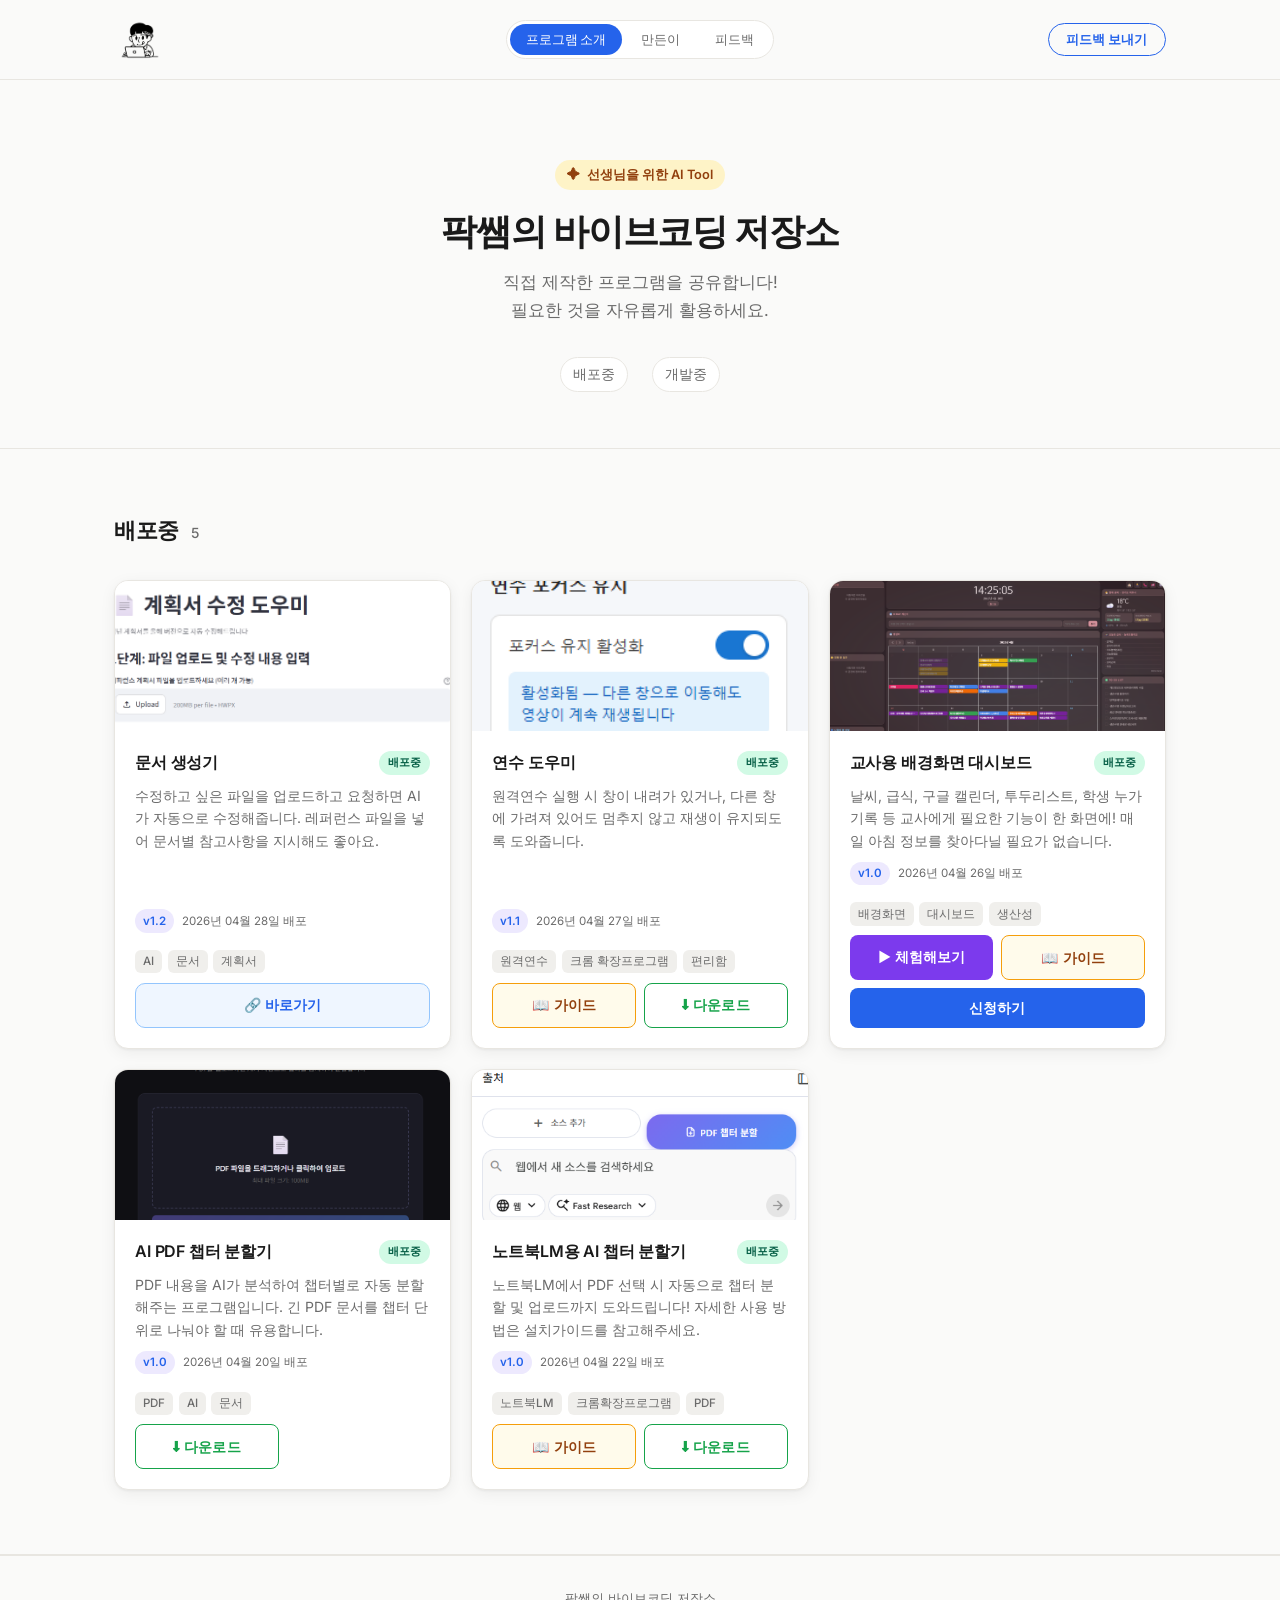
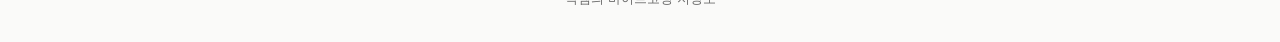
==== commit 639edfc3: "Update 만든이 페이지 — 프로필 이미지, 소개글, 하이라이트 수정 Co-Authored-By: Claude Sonnet 4.6 <noreply@anthropic.com>" ====
--- a/index.html
+++ b/index.html
@@ -66,9 +66,8 @@
         </div>
         <h1 class="site-title">팍쌤의 바이브코딩 저장소</h1>
         <p class="site-subtitle">
-          팍쌤이 직접 제작한 프로그램을 소개합니다!<br>
-          필요한 프로그램은 피드백으로 신청해주세요!
-        </p>
+          직접 제작한 프로그램을 공유합니다!<br>
+          필요한 것을 자유롭게 활용하세요.     </p>
         <nav class="section-nav" aria-label="섹션 이동">
           <a href="#completed">배포중</a>
           <a href="#in-development">개발중</a>
@@ -116,10 +115,10 @@
 
           <!-- 사진 -->
           <div class="about-photo-col animate-in">
-            <img src="/images/팍쌤투명배경.png" alt="팍쌤 프로필 사진" class="about-photo" />
+            <img src="/images/팍쌤의바이브코딩저장소로고(흰배경).png" alt="팍쌤 프로필 사진" class="about-photo" />
             <div>
               <div class="about-name">팍쌤</div>
-              <div class="about-role">교사 · 바이브코딩 크리에이터</div>
+              <div class="about-role">교사 · 디지털 크리에이터</div>
             </div>
           </div>
 
@@ -131,26 +130,26 @@
             </h2>
             <p class="about-desc animate-in">
               안녕하세요, 팍쌤입니다.<br>
-              현직 교사로 일하며 매일 반복되는 업무를 줄이기 위해 직접 AI 도구를 개발하고 있습니다.<br>
-              코딩을 배운 지 얼마 되지 않았지만,<br>
-              AI와 함께 선생님들께 도움이 되는 프로그램을 만들고 있어요.
+              초등교사로 일하며 매일 반복되는 업무를 줄이기 위해 직접 프로그램을 개발하고 있습니다.<br>
+              시작한 지 얼마 되지 않았지만,<br>
+              바이브코딩으로 선생님들께 도움이 되는 프로그램을 만들고 있어요.
             </p>
 
             <div class="about-highlights animate-in">
               <div class="highlight-item">
                 <div class="highlight-icon">🏫</div>
                 <div class="highlight-label">직업</div>
-                <div class="highlight-value">현직 교사</div>
+                <div class="highlight-value">초등교사</div>
               </div>
               <div class="highlight-item">
                 <div class="highlight-icon">🤖</div>
                 <div class="highlight-label">활동</div>
-                <div class="highlight-value">바이브코딩 크리에이터</div>
+                <div class="highlight-value">디지털 교육 활성화 지원단</div>
               </div>
               <div class="highlight-item">
                 <div class="highlight-icon">🛠️</div>
                 <div class="highlight-label">제작 도구</div>
-                <div class="highlight-value">AI + Claude Code</div>
+                <div class="highlight-value">Claude Code</div>
               </div>
               <div class="highlight-item">
                 <div class="highlight-icon">🎯</div>
@@ -162,7 +161,7 @@
             <div class="about-divider animate-in"></div>
 
             <blockquote class="about-quote animate-in">
-              "코딩을 몰라도 괜찮아요. AI와 함께라면 누구나 만들 수 있습니다."
+              "바이브코딩에 관심있는 선생님은 연락주세요!"
             </blockquote>
 
             <button class="about-cta animate-in" type="button"
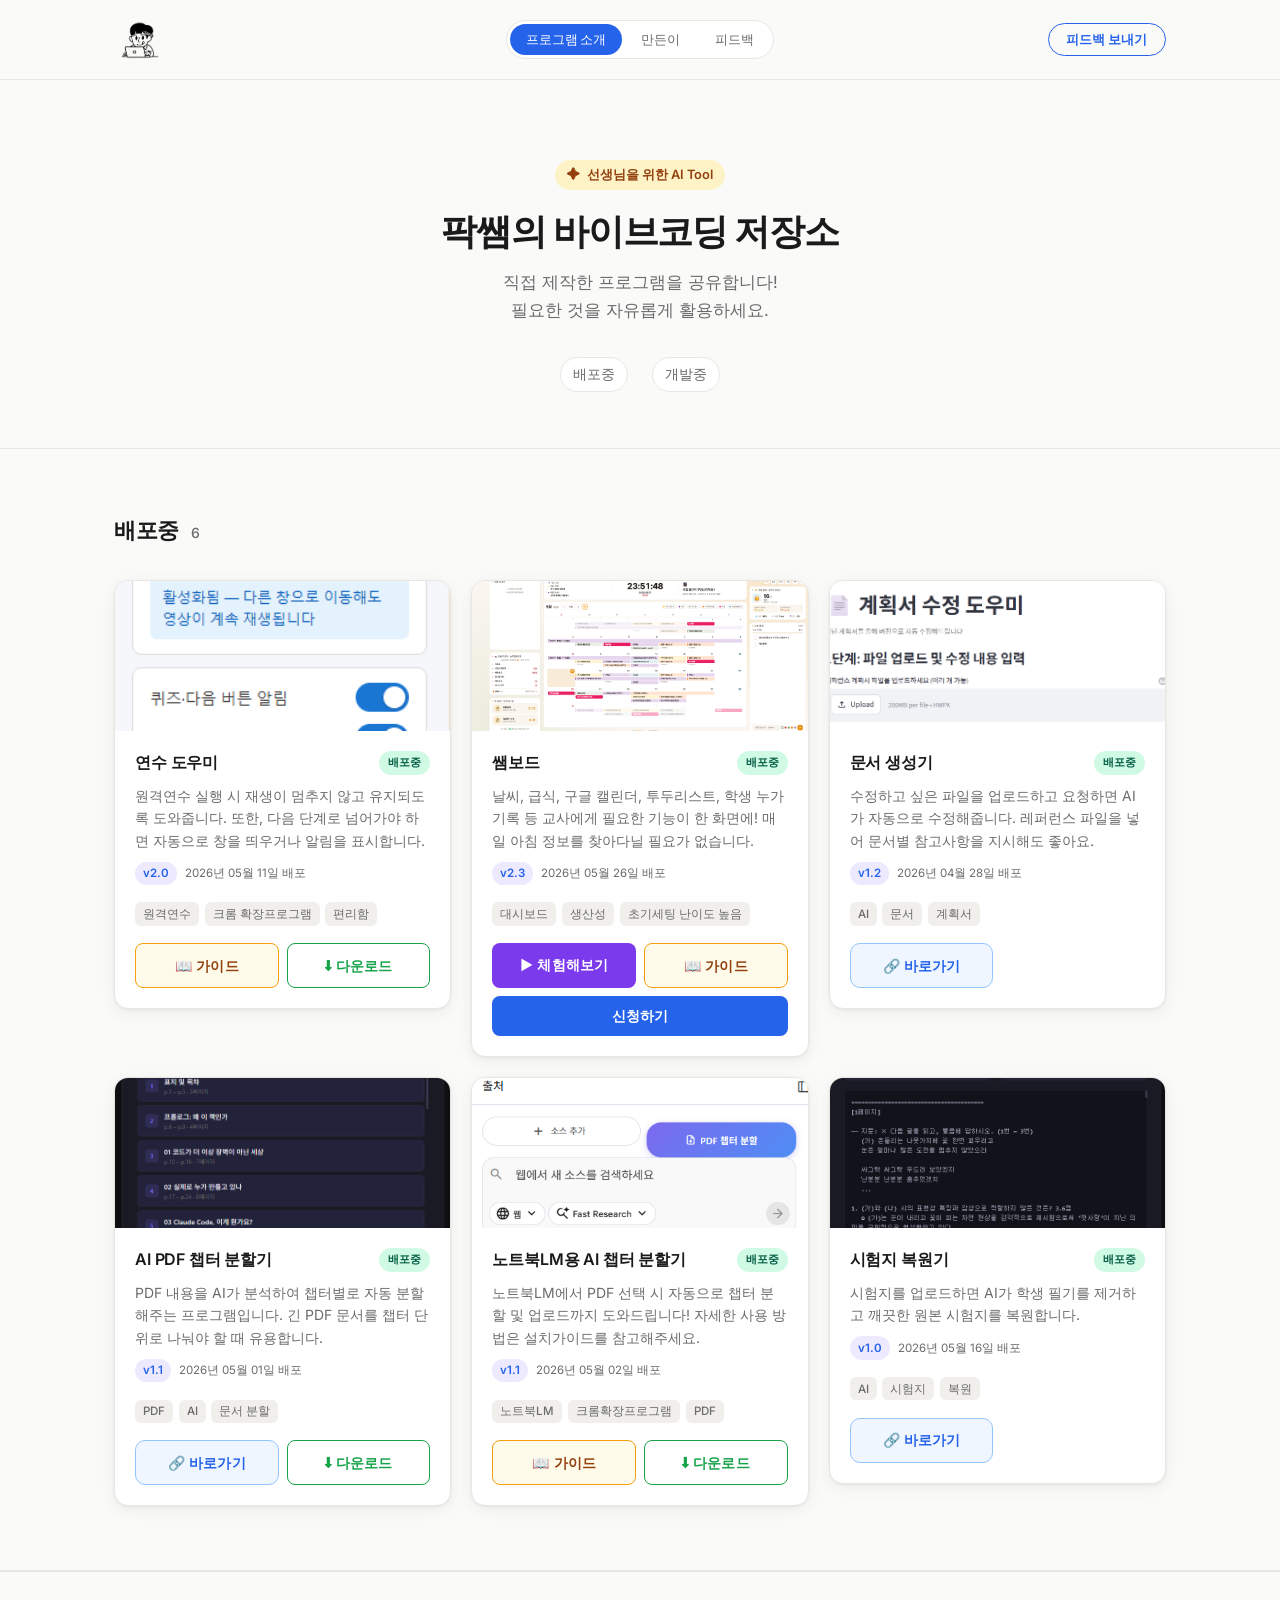
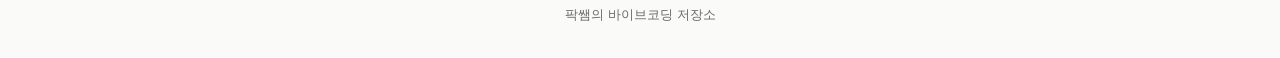
==== commit 6a49bd81: "SEO: robots.txt·sitemap.xml 추가 + 메타/구조화데이터 보강 구글 검색('팍쌤') 노출을 위해 색인 기반 마련: - robots.txt: 크롤 허용 + adm" ====
--- a/index.html
+++ b/index.html
@@ -4,13 +4,48 @@
   <meta charset="UTF-8" />
   <meta name="viewport" content="width=device-width, initial-scale=1.0" />
   <title>팍쌤의 바이브코딩 저장소</title>
-  <meta name="description" content="교사를 위해 AI로 만든 유용한 프로그램 모음입니다. 필요한 프로그램을 신청하거나 새로운 아이디어를 제안해 주세요." />
+  <meta name="description" content="팍쌤이 교사를 위해 AI(바이브코딩)로 직접 만든 유용한 프로그램 모음입니다. 필요한 프로그램을 신청하거나 새로운 아이디어를 제안해 주세요." />
+  <meta name="author" content="팍쌤" />
+  <meta name="keywords" content="팍쌤, 바이브코딩, 교사 프로그램, AI 교육 도구, 쌤대시보드" />
+  <link rel="canonical" href="https://ppaksaem-vibecoding.pages.dev/" />
+
+  <!-- Open Graph -->
   <meta property="og:type"        content="website" />
+  <meta property="og:site_name"   content="팍쌤의 바이브코딩 저장소" />
   <meta property="og:title"       content="팍쌤의 바이브코딩 저장소" />
-  <meta property="og:description" content="교사를 위해 AI로 만든 유용한 프로그램 모음입니다." />
+  <meta property="og:description" content="팍쌤이 교사를 위해 AI(바이브코딩)로 직접 만든 유용한 프로그램 모음입니다." />
   <meta property="og:image"       content="https://ppaksaem-vibecoding.pages.dev/썸네일.png" />
-  <meta property="og:url"         content="https://ppaksaem-vibecoding.pages.dev" />
+  <meta property="og:url"         content="https://ppaksaem-vibecoding.pages.dev/" />
+  <meta property="og:locale"      content="ko_KR" />
   <meta name="twitter:card"       content="summary_large_image" />
+
+  <!-- 구조화 데이터: 검색엔진이 '팍쌤'을 브랜드/사람으로 인식하도록 -->
+  <script type="application/ld+json">
+  {
+    "@context": "https://schema.org",
+    "@graph": [
+      {
+        "@type": "WebSite",
+        "@id": "https://ppaksaem-vibecoding.pages.dev/#website",
+        "name": "팍쌤의 바이브코딩 저장소",
+        "alternateName": "팍쌤",
+        "url": "https://ppaksaem-vibecoding.pages.dev/",
+        "inLanguage": "ko-KR",
+        "description": "팍쌤이 교사를 위해 AI(바이브코딩)로 직접 만든 유용한 프로그램 모음",
+        "author": { "@id": "https://ppaksaem-vibecoding.pages.dev/#ppaksaem" }
+      },
+      {
+        "@type": "Person",
+        "@id": "https://ppaksaem-vibecoding.pages.dev/#ppaksaem",
+        "name": "팍쌤",
+        "jobTitle": "초등교사",
+        "description": "바이브코딩으로 선생님 업무 자동화 도구를 만드는 디지털 크리에이터",
+        "url": "https://ppaksaem-vibecoding.pages.dev/",
+        "knowsAbout": ["바이브코딩", "AI 교육 도구", "교사 업무 자동화"]
+      }
+    ]
+  }
+  </script>
   <link rel="preconnect" href="https://fonts.googleapis.com" />
   <link rel="preconnect" href="https://fonts.gstatic.com" crossorigin />
   <link href="https://fonts.googleapis.com/css2?family=Inter:wght@400;500;600;700&display=swap" rel="stylesheet" />
--- a/css/style.css
+++ b/css/style.css
@@ -10,6 +10,8 @@
   --green-text:     #065F46;
   --amber-soft:     #FEF3C7;
   --amber-text:     #92400E;
+  --update-soft:    #EEF2FF;
+  --update-text:    #4338CA;
   --radius:         14px;
   --radius-sm:      8px;
   --shadow:         0 1px 3px rgba(0,0,0,0.06), 0 4px 16px rgba(0,0,0,0.06);
@@ -149,6 +151,7 @@
   display: grid;
   grid-template-columns: repeat(auto-fill, minmax(300px, 1fr));
   gap: 1.25rem;
+  align-items: start;
 }
 
 /* ── Program Card ── */
@@ -183,6 +186,7 @@
   align-items: center;
   justify-content: center;
   overflow: hidden;
+  position: relative;
 }
 
 .card-thumbnail img {
@@ -226,7 +230,6 @@
   color: var(--text-secondary);
   font-size: 0.875rem;
   line-height: 1.6;
-  flex: 1;
 }
 
 /* ── Status Badges ── */
@@ -250,6 +253,48 @@
   color: var(--amber-text);
 }
 
+/* ── Update Badge (thumbnail overlay) ── */
+.update-badge {
+  position: absolute;
+  top: 0.6rem;
+  left: 0.6rem;
+  font-size: 0.68rem;
+  font-weight: 700;
+  padding: 0.25rem 0.6rem;
+  border-radius: 999px;
+  white-space: nowrap;
+  letter-spacing: 0.02em;
+  cursor: pointer;
+  user-select: none;
+  overflow: hidden;
+  background: linear-gradient(90deg, #6366F1, #818CF8, #6366F1);
+  background-size: 200% 100%;
+  color: #FFFFFF;
+  box-shadow: 0 2px 8px rgba(99, 102, 241, 0.55);
+  animation: badge-glow 1.8s ease-in-out infinite, badge-shimmer 2.5s linear infinite;
+  transition: transform 0.15s ease, box-shadow 0.15s ease;
+  z-index: 1;
+}
+
+.update-badge:hover {
+  transform: scale(1.08);
+  box-shadow: 0 0 14px rgba(99, 102, 241, 0.75);
+}
+
+.update-badge:active {
+  transform: scale(0.95);
+}
+
+@keyframes badge-glow {
+  0%, 100% { box-shadow: 0 2px 6px rgba(99,102,241,0.4); }
+  50%       { box-shadow: 0 2px 14px rgba(99,102,241,0.8); }
+}
+
+@keyframes badge-shimmer {
+  0%   { background-position: 200% 0; }
+  100% { background-position: -200% 0; }
+}
+
 /* ── Meta (version / date) ── */
 .card-meta {
   display: flex;
@@ -293,7 +338,7 @@
   display: flex;
   flex-direction: column;
   gap: 0.5rem;
-  margin-top: auto;
+  margin-top: 0.5rem;
 }
 
 /* ── Site Link Button ── */
@@ -516,6 +561,179 @@
   font-size: 0.9rem;
   grid-column: 1 / -1;
   padding: 2rem 0;
+}
+
+/* ── Info Popup ── */
+#info-popup-overlay {
+  position: fixed;
+  inset: 0;
+  background: rgba(0, 0, 0, 0.45);
+  display: flex;
+  align-items: center;
+  justify-content: center;
+  z-index: 1100;
+  animation: fadeIn 0.15s ease;
+}
+
+.info-popup {
+  background: #fff;
+  border-radius: 14px;
+  padding: 1.5rem 1.75rem;
+  max-width: 320px;
+  width: 90%;
+  box-shadow: 0 8px 32px rgba(0,0,0,0.18);
+  text-align: center;
+}
+
+.info-popup-msg {
+  font-size: 0.9rem;
+  color: #374151;
+  line-height: 1.65;
+  margin-bottom: 1.25rem;
+}
+
+.info-popup-btns {
+  display: flex;
+  gap: 0.625rem;
+}
+
+.info-popup-cancel {
+  flex: 1;
+  padding: 0.6rem;
+  border: 1.5px solid #D1D5DB;
+  border-radius: 8px;
+  background: #fff;
+  color: #6B7280;
+  font-size: 0.875rem;
+  font-weight: 600;
+  cursor: pointer;
+  transition: background 0.15s;
+}
+.info-popup-cancel:hover { background: #F3F4F6; }
+
+.info-popup-confirm {
+  flex: 1;
+  padding: 0.6rem;
+  border-radius: 8px;
+  background: #2563EB;
+  color: #fff;
+  font-size: 0.875rem;
+  font-weight: 600;
+  text-decoration: none;
+  text-align: center;
+  transition: background 0.15s;
+}
+.info-popup-confirm:hover { background: #1D4ED8; }
+
+@keyframes fadeIn { from { opacity: 0; } to { opacity: 1; } }
+
+/* ── Changelog Popup ── */
+#changelog-popup-overlay {
+  position: fixed;
+  inset: 0;
+  background: rgba(0, 0, 0, 0.45);
+  display: flex;
+  align-items: center;
+  justify-content: center;
+  z-index: 1100;
+  padding: 1rem;
+  animation: fadeIn 0.15s ease;
+}
+
+.changelog-popup {
+  background: var(--surface);
+  border-radius: var(--radius);
+  width: 100%;
+  max-width: 480px;
+  max-height: 80vh;
+  display: flex;
+  flex-direction: column;
+  box-shadow: 0 8px 32px rgba(0, 0, 0, 0.18);
+  overflow: hidden;
+}
+
+.changelog-popup-header {
+  display: flex;
+  align-items: center;
+  justify-content: space-between;
+  padding: 1.25rem 1.5rem;
+  border-bottom: 1px solid var(--border);
+  flex-shrink: 0;
+}
+
+.changelog-popup-title {
+  font-size: 1rem;
+  font-weight: 600;
+  color: var(--text-primary);
+}
+
+.changelog-popup-close {
+  background: none;
+  border: none;
+  font-size: 1.25rem;
+  cursor: pointer;
+  color: var(--text-secondary);
+  width: 2rem;
+  height: 2rem;
+  display: flex;
+  align-items: center;
+  justify-content: center;
+  border-radius: 50%;
+  transition: background 0.15s;
+  flex-shrink: 0;
+}
+
+.changelog-popup-close:hover {
+  background: #F0EFEC;
+  color: var(--text-primary);
+}
+
+.changelog-popup-body {
+  overflow-y: auto;
+  padding: 1.25rem 1.5rem;
+  display: flex;
+  flex-direction: column;
+  gap: 1.25rem;
+}
+
+.changelog-entry {
+  display: flex;
+  flex-direction: column;
+  gap: 0.5rem;
+}
+
+.changelog-entry-header {
+  display: flex;
+  align-items: center;
+  gap: 0.5rem;
+}
+
+.changelog-version {
+  font-size: 0.78rem;
+  font-weight: 700;
+  color: var(--update-text);
+  background: var(--update-soft);
+  padding: 0.15rem 0.5rem;
+  border-radius: 999px;
+}
+
+.changelog-date {
+  font-size: 0.78rem;
+  color: var(--text-secondary);
+}
+
+.changelog-list {
+  margin: 0;
+  padding-left: 1.25rem;
+  display: flex;
+  flex-direction: column;
+  gap: 0.3rem;
+}
+
+.changelog-list li {
+  font-size: 0.875rem;
+  color: var(--text-secondary);
+  line-height: 1.55;
 }
 
 /* ── Modal ── */
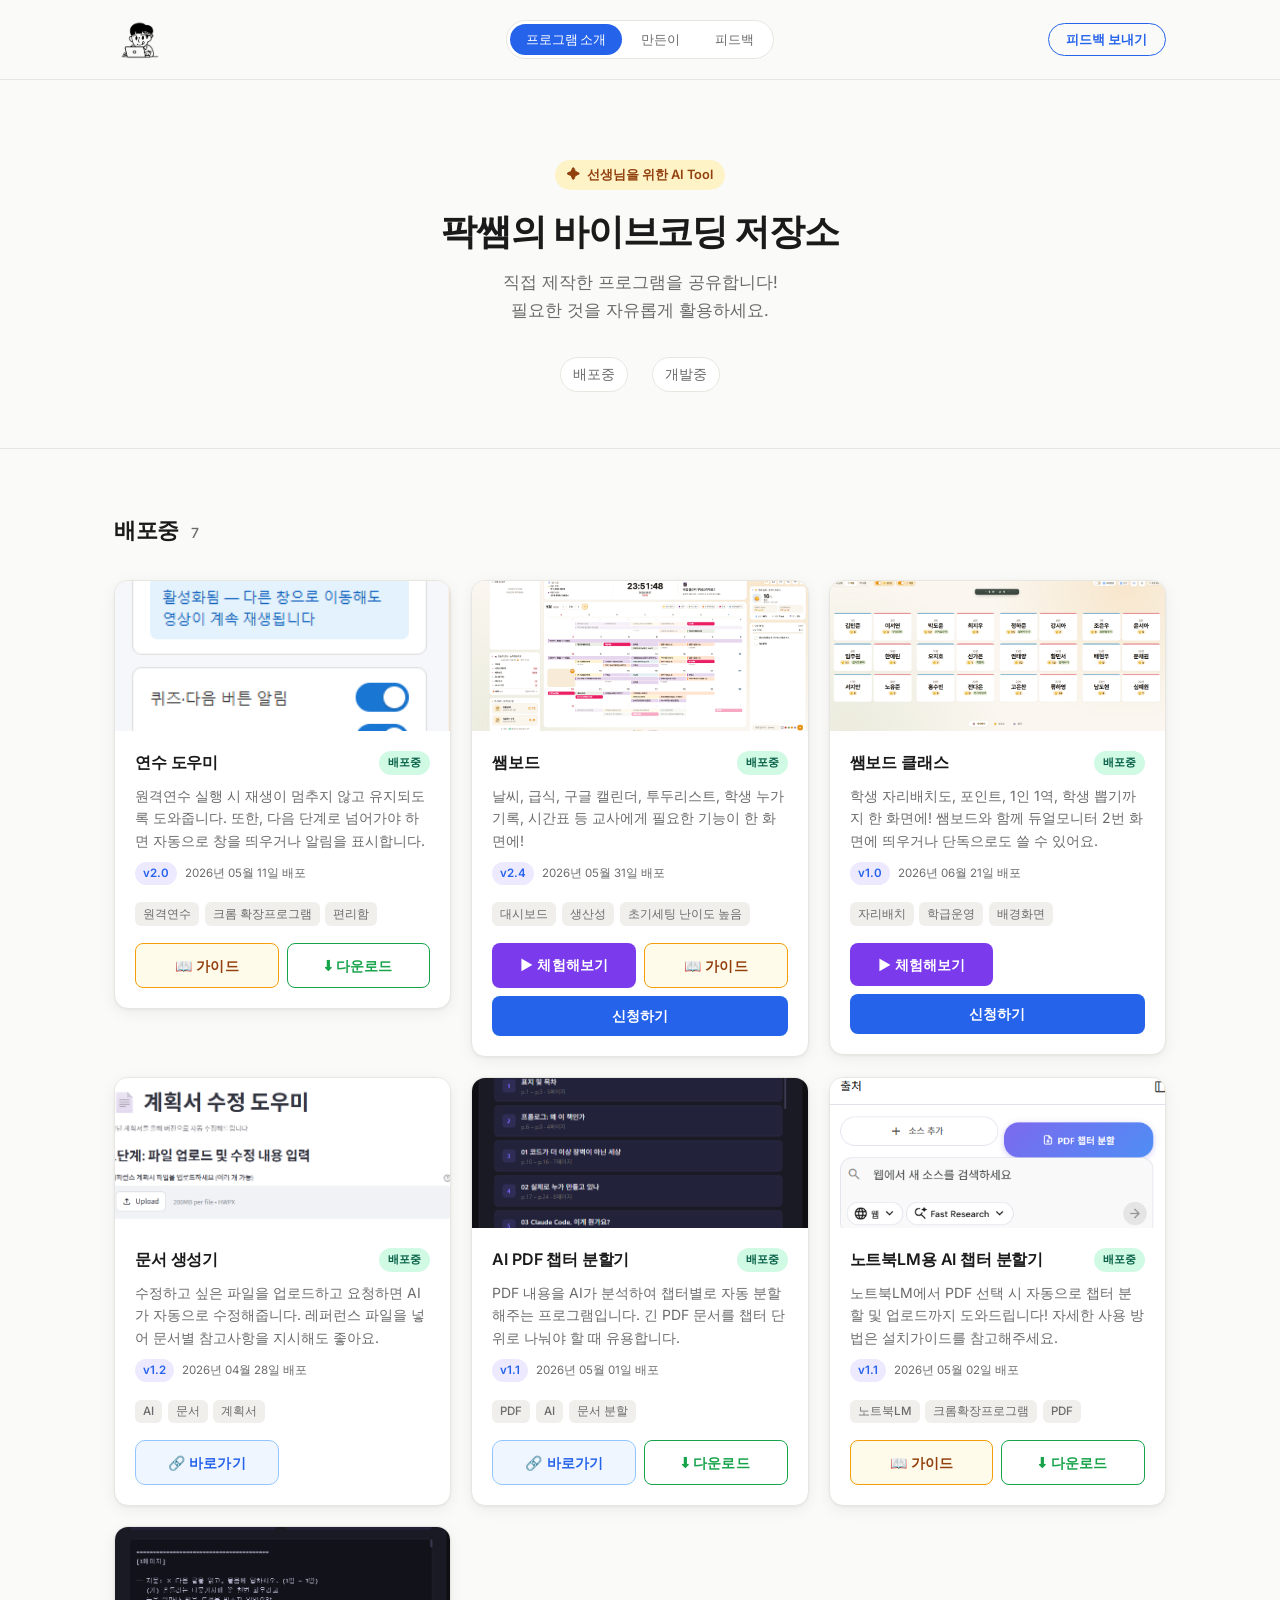
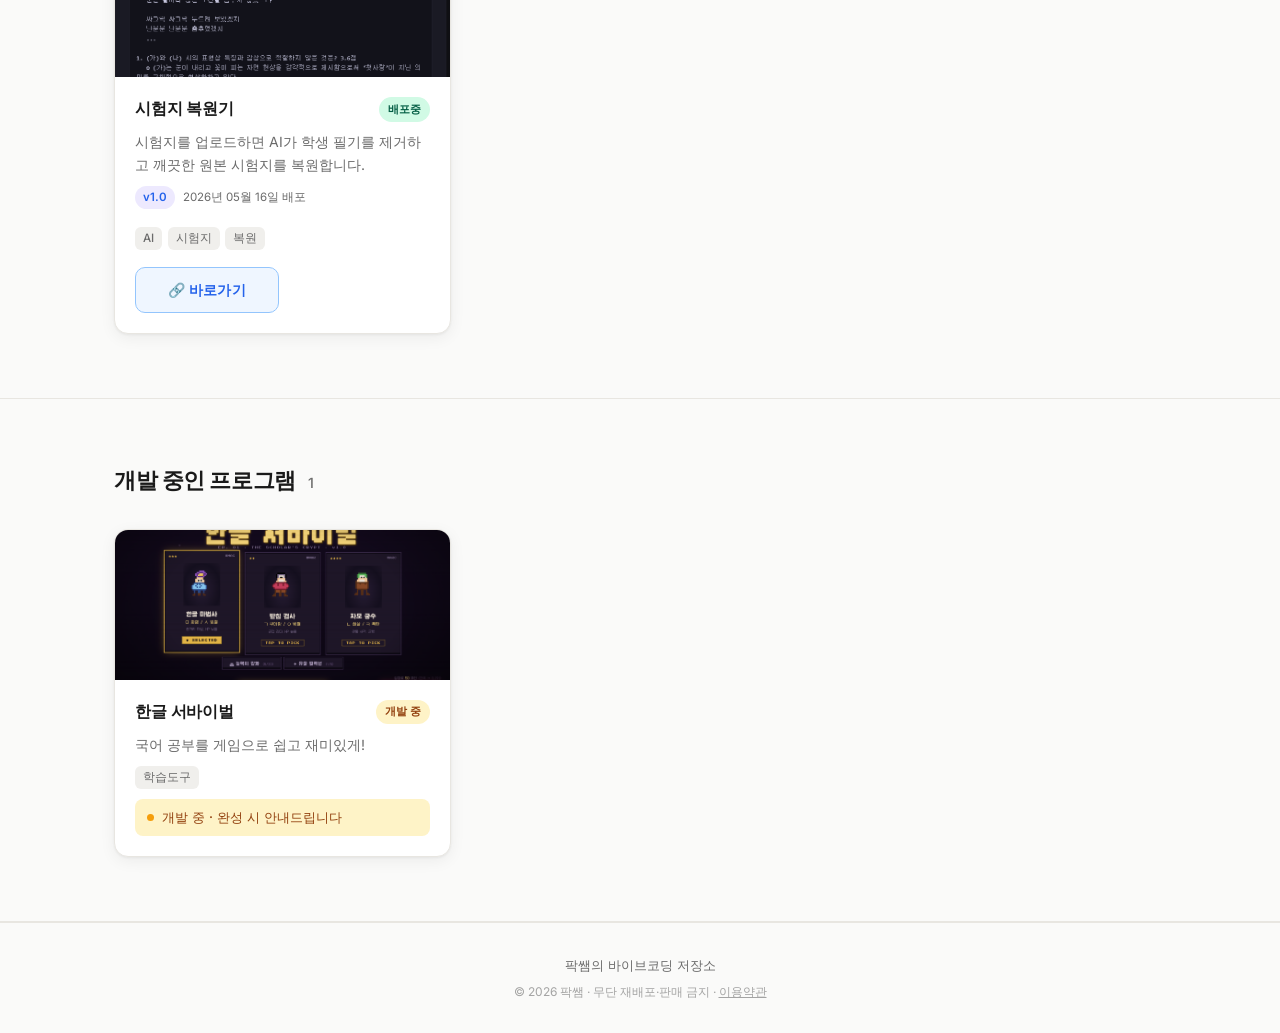
==== commit 0d41a11c: "저작권 표기 추가: index 푸터·메타 + 이용약관(terms.html) 신규 Co-Authored-By: Claude Opus 4.8 <noreply@anthropic.com>" ====
--- a/index.html
+++ b/index.html
@@ -6,8 +6,10 @@
   <title>팍쌤의 바이브코딩 저장소</title>
   <meta name="description" content="팍쌤이 교사를 위해 AI(바이브코딩)로 직접 만든 유용한 프로그램 모음입니다. 필요한 프로그램을 신청하거나 새로운 아이디어를 제안해 주세요." />
   <meta name="author" content="팍쌤" />
+  <meta name="copyright" content="© 2026 팍쌤 (ppaksaem-vibecoding.pages.dev) — 무단 재배포·판매 금지" />
   <meta name="keywords" content="팍쌤, 바이브코딩, 교사 프로그램, AI 교육 도구, 쌤대시보드" />
   <link rel="canonical" href="https://ppaksaem-vibecoding.pages.dev/" />
+  <meta name="google-site-verification" content="E9wYxADtY8CiKVPXD2aaT1xe7cRBW_2jAFpQaoLOEdY" />
 
   <!-- Open Graph -->
   <meta property="og:type"        content="website" />
@@ -137,6 +139,7 @@
     <footer class="site-footer">
       <div class="container">
         <p>팍쌤의 바이브코딩 저장소</p>
+        <p style="font-size:12px;opacity:.6;margin-top:6px;">© 2026 팍쌤 · 무단 재배포·판매 금지 · <a href="/terms.html" style="color:inherit;">이용약관</a></p>
       </div>
     </footer>
 
@@ -210,7 +213,7 @@
     </div>
 
     <footer class="site-footer">
-      <div class="container"><p>팍쌤의 바이브코딩 저장소</p></div>
+      <div class="container"><p>팍쌤의 바이브코딩 저장소</p><p style="font-size:12px;opacity:.6;margin-top:6px;">© 2026 팍쌤 · 무단 재배포·판매 금지 · <a href="/terms.html" style="color:inherit;">이용약관</a></p></div>
     </footer>
   </div>
 
@@ -235,7 +238,7 @@
     </div>
 
     <footer class="site-footer">
-      <div class="container"><p>팍쌤의 바이브코딩 저장소</p></div>
+      <div class="container"><p>팍쌤의 바이브코딩 저장소</p><p style="font-size:12px;opacity:.6;margin-top:6px;">© 2026 팍쌤 · 무단 재배포·판매 금지 · <a href="/terms.html" style="color:inherit;">이용약관</a></p></div>
     </footer>
   </div>
 
